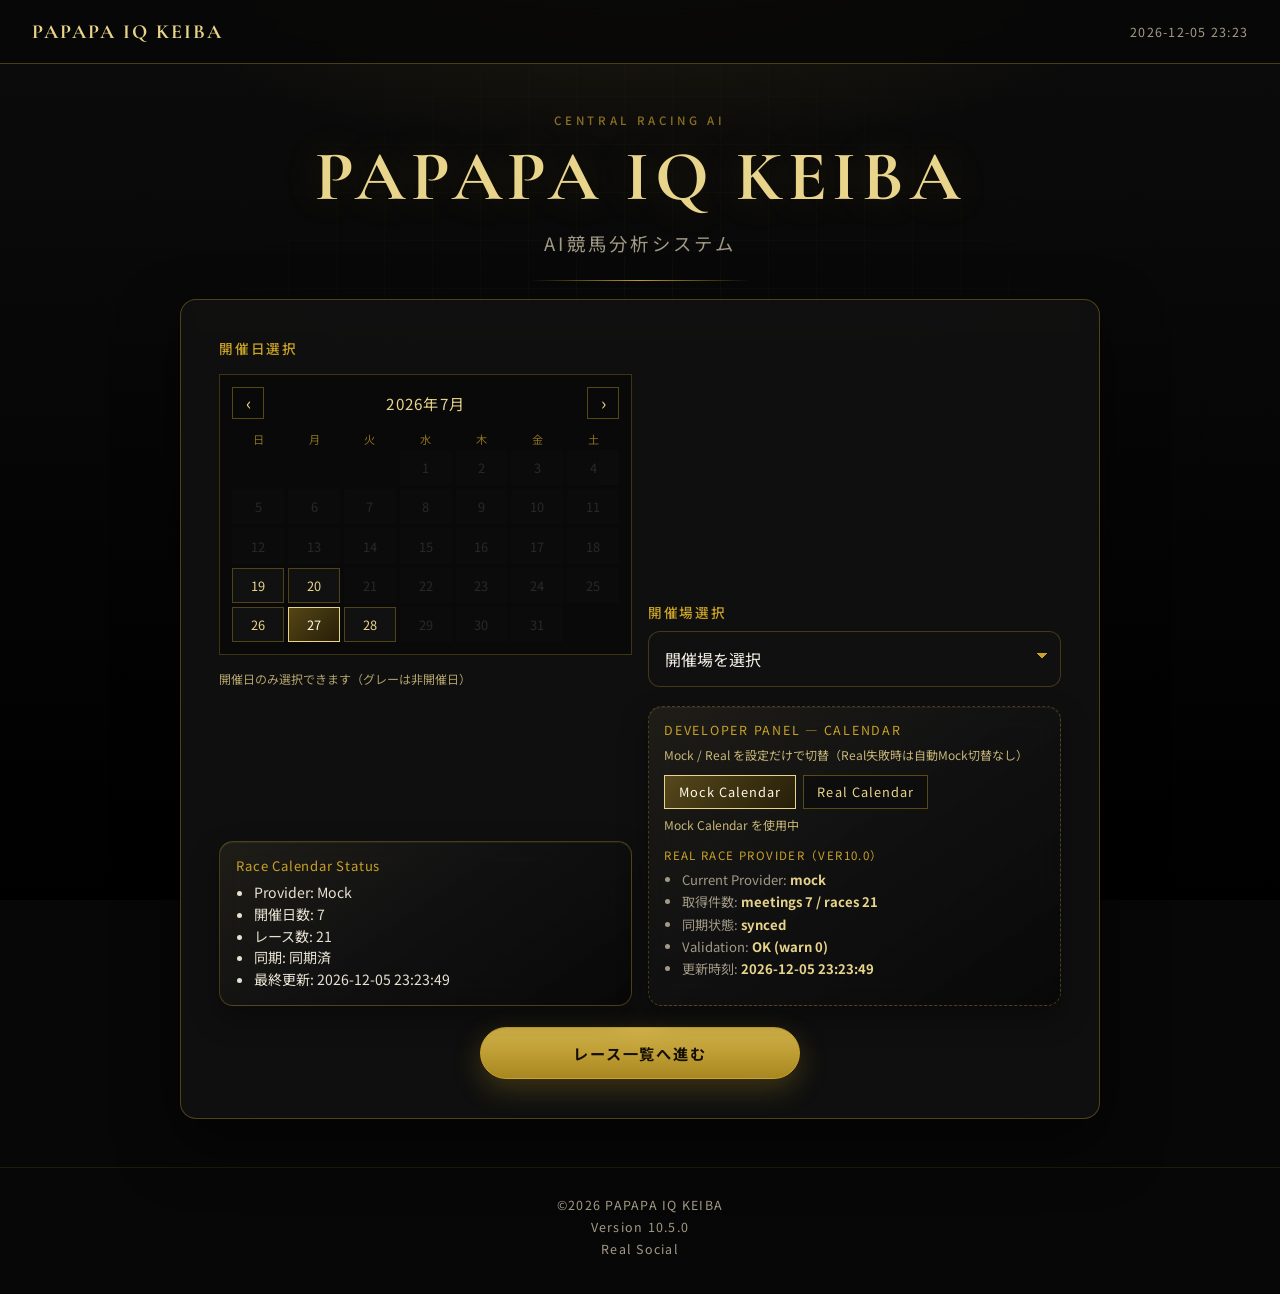
==== index.html @ f1a68ee4 "1" ====
﻿<!DOCTYPE html>
<html lang="ja">
<head>
  <meta charset="UTF-8">
  <meta name="viewport" content="width=device-width, initial-scale=1.0">
  <meta name="description" content="PAPAPA IQ KEIBAのトップ画面。開催日・開催場を選んでAI競馬分析を開始します。">
  <title>PAPAPA IQ KEIBA</title>
  <link rel="icon" href="favicon.svg" type="image/svg+xml">
  <link rel="preconnect" href="https://fonts.googleapis.com">
  <link rel="preconnect" href="https://fonts.gstatic.com" crossorigin>
  <link href="https://fonts.googleapis.com/css2?family=Cormorant+Garamond:wght@500;600;700&family=Noto+Sans+JP:wght@400;500;700&display=swap" rel="stylesheet">
  <link rel="stylesheet" href="style.css">
</head>
<body class="is-loading page-top page-v71">
  <div class="loading-screen" id="loading-screen" aria-hidden="true">
    <p class="loading-screen__brand">PAPAPA IQ KEIBA</p>
    <p class="loading-screen__text">AI Analyzing...</p>
  </div>

  <div class="bg-layer" aria-hidden="true"></div>
  <div class="bg-glow" aria-hidden="true"></div>

  <header class="site-header">
    <a class="site-header__brand" href="index.html">PAPAPA IQ KEIBA</a>
    <time class="site-header__datetime" id="site-datetime">2026-07-28 00:00</time>
  </header>

  <main class="page page--v71">
    <header class="hero">
      <p class="eyebrow">CENTRAL RACING AI</p>
      <h1 class="title">PAPAPA IQ KEIBA</h1>
      <p class="subtitle">AI競馬分析システム</p>
      <div class="gold-line" aria-hidden="true"></div>
    </header>

    <section class="panel v71-panel" aria-label="開催条件の選択">
      <div class="field">
        <label id="race-date-label">開催日選択</label>
        <input type="hidden" id="race-date" name="race-date" value="">
        <div class="v71-cal" aria-labelledby="race-date-label">
          <div class="v71-cal__nav">
            <button type="button" class="v71-cal__nav-btn" id="cal-prev" aria-label="前月">‹</button>
            <p class="v71-cal__month" id="cal-month-label">2026年7月</p>
            <button type="button" class="v71-cal__nav-btn" id="cal-next" aria-label="翌月">›</button>
          </div>
          <div class="v71-cal__weekdays" aria-hidden="true">
            <span>日</span><span>月</span><span>火</span><span>水</span><span>木</span><span>金</span><span>土</span>
          </div>
          <div class="v71-cal__grid" id="cal-grid" role="grid" aria-label="開催カレンダー"></div>
        </div>
        <p class="v71-hint" id="cal-hint">開催日のみ選択できます（グレーは非開催日）</p>
      </div>

      <div class="field">
        <label for="race-venue">開催場選択</label>
        <select id="race-venue" name="race-venue">
          <option value="">開催日を先に選択</option>
        </select>
      </div>

      <section class="v71-session glass-card" id="session-info" hidden aria-label="開催情報">
        <p class="v71-session__title">開催情報</p>
        <ul class="v71-session__list">
          <li>開催回: <span id="session-kai">—</span></li>
          <li>開催日目: <span id="session-day">—</span></li>
          <li>最終日: <span id="session-final">—</span></li>
          <li>開催区分: <span id="session-division">—</span></li>
          <li>ステータス: <span id="session-status">—</span></li>
          <li>分析段階: <span id="session-stage">—</span></li>
        </ul>
      </section>

      <section class="v71-session glass-card" id="real-race-status" aria-label="Race Calendar Status">
        <p class="v71-session__title">Race Calendar Status</p>
        <ul class="v71-session__list">
          <li>Provider: <span id="cal-provider-kind">—</span></li>
          <li>開催日数: <span id="cal-meeting-count">—</span></li>
          <li>レース数: <span id="cal-race-count">—</span></li>
          <li>同期: <span id="cal-sync-status">—</span></li>
          <li>最終更新: <span id="cal-updated">—</span></li>
        </ul>
      </section>

      <aside class="v51-dev-panel glass-card v71-dev" id="cal-dev-panel" hidden>
        <p class="v51-dev-panel__title">Developer Panel — Calendar</p>
        <p class="v51-dev-panel__note">Mock / Real を設定だけで切替（Real失敗時は自動Mock切替なし）</p>
        <div class="v70-source-switch" id="cal-mode-controls" role="group" aria-label="Calendar Source">
          <button type="button" class="v70-source-btn" data-cal-mode="mock">Mock Calendar</button>
          <button type="button" class="v70-source-btn" data-cal-mode="real">Real Calendar</button>
        </div>
        <p class="v51-dev-panel__note" id="cal-mode-note">Mock Calendar を使用中</p>
        <p class="v51-dev-panel__subtitle">Real Race Provider（Ver10.0）</p>
        <ul class="v51-dev-list">
          <li>Current Provider: <span id="dev-real-provider">—</span></li>
          <li>取得件数: <span id="dev-real-count">—</span></li>
          <li>同期状態: <span id="dev-real-sync">—</span></li>
          <li>Validation: <span id="dev-real-validation">—</span></li>
          <li>更新時刻: <span id="dev-real-updated">—</span></li>
        </ul>
      </aside>

      <p class="v71-error" id="cal-error" hidden></p>

      <button type="button" id="go-race-list" class="btn-primary">
        レース一覧へ進む
      </button>
    </section>
  </main>

  <footer class="site-footer">
    <p>©2026 PAPAPA IQ KEIBA</p>
    <p>Version 10.5.0</p>
    <p>Real Social</p>
  </footer>

  <button type="button" class="scroll-top" id="scroll-top" aria-label="ページ上部へ">↑</button>

  <script type="module" src="js/main.js"></script>
</body>
</html>
---- style.css ----
﻿/* ==========================================================================
   PAPAPA IQ KEIBA Ver0.9.0 UI / Black × Gold
   ========================================================================== */

/* --------------------------------------------------------------------------
   2. Design tokens
   -------------------------------------------------------------------------- */
:root {
  --bg-deep: #070707;
  --bg-panel: rgba(18, 18, 18, 0.88);
  --bg-input: #101010;
  --gold: #c9a227;
  --gold-bright: #e8d48b;
  --gold-dim: #8a7020;
  --text: #f3efe4;
  --text-muted: #a39a86;
  --border: rgba(201, 162, 39, 0.35);
  --shadow: 0 24px 60px rgba(0, 0, 0, 0.55);
  --shadow-hover: 0 32px 72px rgba(0, 0, 0, 0.68), 0 0 0 1px rgba(201, 162, 39, 0.42);
  --radius: 16px;
  --btn-height: 52px;
  --btn-radius: 999px;
  --btn-pad-x: 1.75rem;
  --header-h: 64px;
  --font-display: "Cormorant Garamond", "Times New Roman", serif;
  --font-body: "Noto Sans JP", sans-serif;
  --ease: cubic-bezier(0.4, 0, 0.2, 1);
}

/* --------------------------------------------------------------------------
   3. Reset & page transitions
   -------------------------------------------------------------------------- */
*,
*::before,
*::after {
  box-sizing: border-box;
}

html {
  scroll-behavior: smooth;
}

html,
body {
  margin: 0;
  min-height: 100%;
}

body {
  font-family: var(--font-body);
  color: var(--text);
  background: var(--bg-deep);
  min-height: 100vh;
  position: relative;
  overflow-x: hidden;
  transition: opacity 300ms var(--ease);
}

/* ページ本体はロード完了後にフェードイン（ローディング画面は常に表示可能） */
.site-header,
.site-footer,
.page {
  opacity: 0;
  transition: opacity 300ms var(--ease);
}

body.is-ready .site-header,
body.is-ready .site-footer,
body.is-ready .page {
  opacity: 1;
}

body.is-leaving {
  opacity: 0;
}

img,
svg,
canvas {
  display: block;
  max-width: 100%;
}

button,
input,
select,
textarea {
  font: inherit;
}

a {
  color: inherit;
}

/* --------------------------------------------------------------------------
   4. Gold scrollbar
   -------------------------------------------------------------------------- */
* {
  scrollbar-width: thin;
  scrollbar-color: var(--gold-dim) var(--bg-deep);
}

*::-webkit-scrollbar {
  width: 8px;
  height: 8px;
}

*::-webkit-scrollbar-track {
  background: var(--bg-deep);
}

*::-webkit-scrollbar-thumb {
  background: linear-gradient(180deg, var(--gold-bright), var(--gold-dim));
  border-radius: 999px;
  border: 2px solid var(--bg-deep);
}

*::-webkit-scrollbar-thumb:hover {
  background: linear-gradient(180deg, var(--gold-bright), var(--gold));
}

/* --------------------------------------------------------------------------
   5. Background layers
   -------------------------------------------------------------------------- */
.bg-layer {
  position: fixed;
  inset: 0;
  background:
    radial-gradient(ellipse 80% 50% at 50% -10%, rgba(201, 162, 39, 0.14), transparent 55%),
    linear-gradient(180deg, #0c0c0c 0%, #050505 55%, #000 100%);
  z-index: -2;
}

.bg-glow {
  position: fixed;
  inset: 0;
  background-image:
    linear-gradient(rgba(201, 162, 39, 0.04) 1px, transparent 1px),
    linear-gradient(90deg, rgba(201, 162, 39, 0.04) 1px, transparent 1px);
  background-size: 48px 48px;
  mask-image: radial-gradient(circle at center, black 20%, transparent 75%);
  z-index: -1;
  pointer-events: none;
}

/* --------------------------------------------------------------------------
   6. Loading screen
   -------------------------------------------------------------------------- */
.loading-screen {
  position: fixed;
  inset: 0;
  z-index: 9999;
  display: flex;
  flex-direction: column;
  align-items: center;
  justify-content: center;
  gap: 1rem;
  background: var(--bg-deep);
  transition: opacity 520ms var(--ease), visibility 520ms var(--ease);
}

.loading-screen.is-hidden {
  opacity: 0;
  visibility: hidden;
  pointer-events: none;
}

.loading-screen__brand {
  margin: 0;
  font-family: var(--font-display);
  font-size: clamp(1.6rem, 5vw, 2.4rem);
  font-weight: 700;
  letter-spacing: 0.14em;
  color: var(--gold-bright);
  animation: brandPulse 2s var(--ease) infinite;
}

.loading-screen__text {
  margin: 0;
  font-size: 0.82rem;
  letter-spacing: 0.28em;
  color: var(--text-muted);
  text-transform: uppercase;
}

@keyframes brandPulse {
  0%,
  100% {
    opacity: 0.55;
    text-shadow: 0 0 20px rgba(201, 162, 39, 0.15);
    transform: scale(0.98);
  }

  50% {
    opacity: 1;
    text-shadow: 0 0 48px rgba(201, 162, 39, 0.45);
    transform: scale(1);
  }
}

/* Ver3.1.0 luxury loader (analysis) */
.loading-screen--lux {
  gap: 1.25rem;
  background:
    radial-gradient(ellipse 60% 40% at 50% 42%, rgba(201, 162, 39, 0.12), transparent 60%),
    #050505;
}

.lux-loader {
  position: relative;
  width: 168px;
  height: 168px;
  display: grid;
  place-items: center;
}

.lux-loader__orbit {
  position: absolute;
  inset: 0;
  border-radius: 50%;
  border: 1px solid transparent;
  border-top-color: rgba(232, 212, 139, 0.55);
  border-right-color: rgba(201, 162, 39, 0.15);
  animation: luxSpin 2.8s linear infinite;
}

.lux-loader__orbit--mid {
  inset: 14px;
  animation-duration: 1.9s;
  animation-direction: reverse;
  border-top-color: rgba(201, 162, 39, 0.75);
}

.lux-loader__ring {
  position: relative;
  width: 118px;
  height: 118px;
}

.lux-loader__svg {
  width: 100%;
  height: 100%;
  transform: rotate(-90deg);
}

.lux-loader__track,
.lux-loader__progress {
  fill: none;
  stroke-width: 3.5;
}

.lux-loader__track {
  stroke: rgba(201, 162, 39, 0.18);
}

.lux-loader__progress {
  stroke: url(#none);
  stroke: #e8d48b;
  stroke-linecap: round;
  stroke-dasharray: 327;
  stroke-dashoffset: 260;
  animation: luxProgress 1.4s var(--ease) infinite alternate;
  filter: drop-shadow(0 0 8px rgba(232, 212, 139, 0.55));
}

.lux-loader__core {
  position: absolute;
  inset: 0;
  display: grid;
  place-items: center;
}

.lux-loader__mark {
  font-family: var(--font-display);
  font-size: 1.55rem;
  letter-spacing: 0.12em;
  color: var(--gold-bright);
  text-shadow: 0 0 24px rgba(232, 212, 139, 0.45);
  animation: luxPulse 1.6s var(--ease) infinite;
}

.lux-loader__sparkles span {
  position: absolute;
  width: 4px;
  height: 4px;
  border-radius: 50%;
  background: var(--gold-bright);
  box-shadow: 0 0 10px rgba(232, 212, 139, 0.9);
  animation: luxSpark 2.2s var(--ease) infinite;
}

.lux-loader__sparkles span:nth-child(1) { top: 8%; left: 48%; animation-delay: 0s; }
.lux-loader__sparkles span:nth-child(2) { top: 42%; right: 2%; animation-delay: 0.4s; }
.lux-loader__sparkles span:nth-child(3) { bottom: 10%; left: 30%; animation-delay: 0.8s; }
.lux-loader__sparkles span:nth-child(4) { top: 28%; left: 6%; animation-delay: 1.2s; }

.lux-loader__bar {
  width: min(220px, 58vw);
  height: 2px;
  border-radius: 999px;
  background: rgba(201, 162, 39, 0.18);
  overflow: hidden;
}

.lux-loader__bar span {
  display: block;
  height: 100%;
  width: 40%;
  background: linear-gradient(90deg, transparent, var(--gold-bright), transparent);
  animation: luxBar 1.35s var(--ease) infinite;
}

@keyframes luxSpin {
  to { transform: rotate(360deg); }
}

@keyframes luxProgress {
  from { stroke-dashoffset: 280; }
  to { stroke-dashoffset: 40; }
}

@keyframes luxPulse {
  0%, 100% { opacity: 0.65; transform: scale(0.96); }
  50% { opacity: 1; transform: scale(1); }
}

@keyframes luxSpark {
  0%, 100% { opacity: 0.15; transform: scale(0.6); }
  50% { opacity: 1; transform: scale(1.2); }
}

@keyframes luxBar {
  0% { transform: translateX(-120%); }
  100% { transform: translateX(320%); }
}

/* --------------------------------------------------------------------------
   7. Site header & footer
   -------------------------------------------------------------------------- */
.site-header {
  position: sticky;
  top: 0;
  z-index: 200;
  display: flex;
  align-items: center;
  justify-content: space-between;
  gap: 1rem;
  height: var(--header-h);
  padding: 0 clamp(1rem, 4vw, 2rem);
  background: rgba(7, 7, 7, 0.88);
  border-bottom: 1px solid var(--border);
  backdrop-filter: blur(14px);
}

.site-header__brand {
  font-family: var(--font-display);
  font-size: clamp(1rem, 2.8vw, 1.25rem);
  font-weight: 700;
  letter-spacing: 0.1em;
  color: var(--gold-bright);
  text-decoration: none;
  transition: color 200ms var(--ease), text-shadow 200ms var(--ease);
}

.site-header__brand:hover {
  color: var(--gold);
  text-shadow: 0 0 24px rgba(201, 162, 39, 0.35);
}

.site-header__datetime {
  font-size: 0.78rem;
  letter-spacing: 0.1em;
  color: var(--text-muted);
  white-space: nowrap;
}

.site-footer {
  margin-top: auto;
  padding: 1.5rem clamp(1rem, 4vw, 2rem) 2rem;
  text-align: center;
  border-top: 1px solid rgba(201, 162, 39, 0.12);
}

.site-footer p {
  margin: 0.25rem 0;
  font-size: 0.78rem;
  letter-spacing: 0.1em;
  color: var(--text-muted);
}

body:has(.site-header) {
  display: flex;
  flex-direction: column;
  min-height: 100vh;
}

body:has(.site-header) .page {
  flex: 1;
}

/* --------------------------------------------------------------------------
   8. Scroll to top（全ページ共通 TOPへ戻る）
   -------------------------------------------------------------------------- */
.scroll-top {
  position: fixed;
  right: max(1rem, env(safe-area-inset-right));
  bottom: max(1rem, env(safe-area-inset-bottom));
  z-index: 150;
  display: inline-flex;
  flex-direction: column;
  align-items: center;
  justify-content: center;
  gap: 0.12rem;
  min-width: 56px;
  min-height: 56px;
  padding: 0.45rem 0.5rem 0.4rem;
  border: 1px solid var(--border);
  border-radius: 16px;
  background: rgba(12, 12, 12, 0.92);
  color: var(--gold-bright);
  font-size: 0.62rem;
  font-weight: 700;
  letter-spacing: 0.04em;
  cursor: pointer;
  box-shadow: var(--shadow);
  opacity: 0;
  visibility: hidden;
  transform: translateY(12px) scale(0.92);
  transition:
    opacity 250ms var(--ease),
    visibility 250ms var(--ease),
    transform 250ms var(--ease),
    border-color 200ms var(--ease),
    box-shadow 200ms var(--ease),
    color 200ms var(--ease);
}

.scroll-top__icon {
  width: 18px;
  height: 18px;
  display: block;
}

.scroll-top__label {
  line-height: 1.1;
  white-space: nowrap;
}

.scroll-top.is-visible {
  opacity: 1;
  visibility: visible;
  transform: translateY(0) scale(1);
}

.scroll-top.is-scrolling {
  animation: topPulse 0.7s var(--ease) infinite;
}

.scroll-top:hover {
  border-color: var(--gold);
  color: #fff3c4;
  box-shadow: 0 0 28px rgba(201, 162, 39, 0.45), var(--shadow);
}

.scroll-top:active {
  transform: translateY(0) scale(0.94);
}

@keyframes topPulse {
  0%,
  100% {
    box-shadow: 0 0 10px rgba(201, 162, 39, 0.2), var(--shadow);
  }
  50% {
    box-shadow: 0 0 22px rgba(232, 212, 139, 0.5), var(--shadow);
  }
}

/* ホームへ戻るがあるとき、スクロールトップをその上へずらす */
body.has-home-fab .scroll-top {
  bottom: max(calc(1rem + 78px), calc(env(safe-area-inset-bottom) + 78px));
}

/* --------------------------------------------------------------------------
   8b. Home FAB（全ページ共通・index以外）
   -------------------------------------------------------------------------- */
.home-fab {
  position: fixed;
  right: max(1rem, env(safe-area-inset-right));
  bottom: max(1rem, env(safe-area-inset-bottom));
  z-index: 151;
  display: inline-flex;
  flex-direction: column;
  align-items: center;
  justify-content: center;
  gap: 0.12rem;
  min-width: 72px;
  min-height: 60px;
  padding: 0.45rem 0.55rem 0.4rem;
  border: 1px solid rgba(201, 162, 39, 0.55);
  border-radius: 16px;
  background:
    linear-gradient(145deg, rgba(232, 212, 139, 0.1), rgba(255, 255, 255, 0.02) 45%, rgba(0, 0, 0, 0.35)),
    rgba(8, 8, 8, 0.94);
  color: var(--gold-bright);
  font-size: 0.52rem;
  font-weight: 700;
  letter-spacing: 0.02em;
  cursor: pointer;
  box-shadow: var(--shadow), inset 0 1px 0 rgba(255, 255, 255, 0.06);
  backdrop-filter: blur(10px);
  -webkit-backdrop-filter: blur(10px);
  overflow: hidden;
  opacity: 0;
  visibility: hidden;
  transform: translateY(12px) scale(0.92);
  transition:
    opacity 280ms var(--ease),
    visibility 280ms var(--ease),
    transform 220ms var(--ease),
    border-color 200ms var(--ease),
    box-shadow 200ms var(--ease),
    color 200ms var(--ease);
}

.home-fab__icons {
  display: inline-flex;
  align-items: center;
  gap: 0.15rem;
}

.home-fab__arrow {
  width: 12px;
  height: 12px;
  display: block;
}

.home-fab.is-visible {
  opacity: 1;
  visibility: visible;
  transform: translateY(0) scale(1);
  animation: homeFloat 3.2s ease-in-out infinite;
}

.home-fab__icon {
  width: 18px;
  height: 18px;
  display: block;
}

.home-fab__label {
  line-height: 1.1;
  white-space: nowrap;
}

.home-fab__ripple {
  position: absolute;
  width: 8px;
  height: 8px;
  margin: -4px 0 0 -4px;
  border-radius: 50%;
  background: rgba(232, 212, 139, 0.45);
  transform: scale(0);
  opacity: 0;
  pointer-events: none;
}

.home-fab__ripple.is-active {
  animation: homeRipple 520ms var(--ease);
}

.home-fab:hover {
  border-color: var(--gold);
  color: #fff3c4;
  transform: translateY(0) scale(1.06);
  box-shadow: 0 0 28px rgba(201, 162, 39, 0.5), var(--shadow);
  animation: none;
}

.home-fab:active {
  transform: translateY(0) scale(0.94);
}

@keyframes homeFloat {
  0%,
  100% {
    transform: translateY(0) scale(1);
  }
  50% {
    transform: translateY(-3px) scale(1);
  }
}

@keyframes homeRipple {
  0% {
    transform: scale(0);
    opacity: 0.55;
  }
  100% {
    transform: scale(18);
    opacity: 0;
  }
}

/* --------------------------------------------------------------------------
   9. Page layout & modifiers
   -------------------------------------------------------------------------- */
.page {
  width: min(920px, calc(100% - 2rem));
  margin: 0 auto;
  min-height: 100vh;
  display: flex;
  flex-direction: column;
  justify-content: center;
  gap: 2.5rem;
  padding: 3rem 0;
}

.page--list {
  justify-content: flex-start;
  padding-top: 2.5rem;
  padding-bottom: 3rem;
  gap: 1.75rem;
}

.page--detail {
  width: min(1100px, calc(100% - 2rem));
}

.page--analysis {
  width: min(1100px, calc(100% - 2rem));
}

.page--ticket {
  width: min(920px, calc(100% - 2rem));
}

.page--balance {
  width: min(1100px, calc(100% - 2rem));
}

.page--settings {
  width: min(920px, calc(100% - 2rem));
}

.page--status {
  justify-content: center;
  min-height: calc(100vh - var(--header-h) - 120px);
  padding-top: 2rem;
  padding-bottom: 2rem;
}

/* --------------------------------------------------------------------------
   10. Hero, titles & fadeUp animation
   -------------------------------------------------------------------------- */
@keyframes fadeUp {
  from {
    opacity: 0;
    transform: translateY(18px);
  }

  to {
    opacity: 1;
    transform: translateY(0);
  }
}

/* カード順番表示 */
.anim-card {
  opacity: 0;
  animation: fadeUp 550ms var(--ease) forwards;
}

.hero {
  text-align: center;
  animation: fadeUp 600ms var(--ease) both;
}

.hero--compact {
  margin-bottom: 0.25rem;
}

.eyebrow {
  margin: 0 0 0.75rem;
  font-size: 0.72rem;
  letter-spacing: 0.32em;
  color: var(--gold-dim);
  font-weight: 500;
  animation: fadeUp 600ms var(--ease) 80ms both;
}

.title {
  margin: 0;
  font-family: var(--font-display);
  font-weight: 700;
  font-size: clamp(2.4rem, 7vw, 4.4rem);
  letter-spacing: 0.08em;
  line-height: 1.05;
  color: var(--gold-bright);
  text-shadow: 0 0 40px rgba(201, 162, 39, 0.18);
  animation: fadeUp 650ms var(--ease) 120ms both;
}

.title--page {
  font-size: clamp(2rem, 6vw, 3.2rem);
  letter-spacing: 0.16em;
}

.subtitle {
  margin: 1rem 0 0;
  font-size: clamp(0.95rem, 2.4vw, 1.15rem);
  letter-spacing: 0.18em;
  color: var(--text-muted);
  font-weight: 400;
  animation: fadeUp 650ms var(--ease) 180ms both;
}

.subtitle--small {
  margin-top: 0.65rem;
  font-size: 0.78rem;
  letter-spacing: 0.28em;
  color: var(--gold-dim);
}

.gold-line {
  width: min(220px, 50%);
  height: 1px;
  margin: 1.5rem auto 0;
  background: linear-gradient(90deg, transparent, var(--gold), transparent);
  animation: fadeUp 650ms var(--ease) 240ms both;
}

.section-title {
  margin: 0 0 0.9rem;
  font-size: 1rem;
  font-weight: 700;
  letter-spacing: 0.16em;
  color: var(--gold);
  animation: fadeUp 550ms var(--ease) both;
}

/* --------------------------------------------------------------------------
   11. Shared card surfaces
   -------------------------------------------------------------------------- */
.panel,
.meta-panel,
.race-card,
.overall-card,
.insight-card,
.pace-lane,
.radar-card,
.ai-comment-card,
.ticket-bet-card,
.fund-panel,
.chart-card,
.improve-card,
.settings-panel,
.status-card,
.entry-table-wrap {
  background: var(--bg-panel);
  border: 1px solid var(--border);
  border-radius: var(--radius);
  box-shadow: var(--shadow);
  backdrop-filter: blur(8px);
  transition:
    transform 250ms var(--ease),
    box-shadow 250ms var(--ease),
    border-color 250ms var(--ease);
}

.panel:hover,
.meta-panel:hover,
.race-card:hover,
.overall-card:hover,
.pace-lane:hover,
.radar-card:hover,
.ai-comment-card:hover,
.ticket-bet-card:hover,
.chart-card:hover,
.improve-card:hover,
.settings-panel:hover,
.status-card:hover,
.entry-table-wrap:hover {
  transform: translateY(-4px);
  box-shadow: var(--shadow-hover);
  border-color: rgba(201, 162, 39, 0.55);
}

.insight-card--danger:hover,
.insight-card--upset:hover {
  transform: translateY(-4px);
  box-shadow: var(--shadow-hover);
}

/* --------------------------------------------------------------------------
   12. Unified buttons
   -------------------------------------------------------------------------- */
.btn-primary,
.btn-secondary,
.btn-card {
  display: inline-flex;
  align-items: center;
  justify-content: center;
  min-height: var(--btn-height);
  height: var(--btn-height);
  padding: 0 var(--btn-pad-x);
  border-radius: var(--btn-radius);
  font-family: inherit;
  font-size: 0.95rem;
  font-weight: 700;
  letter-spacing: 0.12em;
  line-height: 1;
  text-decoration: none;
  cursor: pointer;
  transition:
    transform 180ms var(--ease),
    box-shadow 180ms var(--ease),
    filter 180ms var(--ease),
    background 180ms var(--ease),
    border-color 180ms var(--ease),
    color 180ms var(--ease);
}

.btn-primary {
  width: 100%;
  margin-top: 0.35rem;
  border: 1px solid var(--gold);
  background: linear-gradient(180deg, #d4b44a 0%, #a88720 100%);
  color: #140f02;
  box-shadow: 0 10px 28px rgba(201, 162, 39, 0.25);
}

.btn-primary:hover {
  transform: scale(1.03);
  filter: brightness(1.06);
  box-shadow: 0 0 28px rgba(201, 162, 39, 0.45), 0 14px 36px rgba(201, 162, 39, 0.3);
}

.btn-primary:active {
  transform: scale(0.97);
}

.btn-primary:focus-visible {
  outline: 2px solid var(--gold-bright);
  outline-offset: 3px;
}

.btn-secondary {
  min-width: min(100%, 280px);
  width: 100%;
  max-width: 320px;
  border: 1px solid rgba(201, 162, 39, 0.45);
  background: rgba(16, 16, 16, 0.9);
  color: var(--gold-bright);
}

.btn-secondary:hover {
  transform: scale(1.03);
  border-color: var(--gold);
  background: rgba(201, 162, 39, 0.1);
  box-shadow: 0 0 24px rgba(201, 162, 39, 0.28);
}

.btn-secondary:active {
  transform: scale(0.97);
}

.btn-secondary:focus-visible {
  outline: 2px solid var(--gold-bright);
  outline-offset: 3px;
}

.btn-card {
  width: 100%;
  border: 1px solid var(--gold);
  background: transparent;
  color: var(--gold-bright);
  font-size: 0.92rem;
}

.btn-card:hover {
  transform: scale(1.03);
  background: linear-gradient(180deg, #d4b44a 0%, #a88720 100%);
  color: #140f02;
  box-shadow: 0 0 24px rgba(201, 162, 39, 0.35);
}

.btn-card:active {
  transform: scale(0.97);
}

.btn-card:focus-visible {
  outline: 2px solid var(--gold-bright);
  outline-offset: 3px;
}

.page-actions {
  display: flex;
  justify-content: center;
  padding-top: 0.5rem;
}

.page-actions--stack {
  flex-direction: column;
  align-items: center;
  gap: 0.85rem;
}

.page-actions--stack .btn-primary {
  width: 100%;
  max-width: 320px;
  margin-top: 0;
}

/* --------------------------------------------------------------------------
   13. Form fields (top page)
   -------------------------------------------------------------------------- */
.panel {
  padding: clamp(1.5rem, 4vw, 2.4rem);
  display: grid;
  gap: 1.35rem;
}

.field {
  display: grid;
  gap: 0.55rem;
}

.field label {
  font-size: 0.85rem;
  letter-spacing: 0.12em;
  color: var(--gold);
  font-weight: 500;
}

.field input,
.field select {
  width: 100%;
  appearance: none;
  border: 1px solid rgba(201, 162, 39, 0.28);
  background: var(--bg-input);
  color: var(--text);
  border-radius: 12px;
  padding: 0.95rem 1rem;
  font-family: inherit;
  font-size: 1rem;
  outline: none;
  transition: border-color 200ms var(--ease), box-shadow 200ms var(--ease);
}

.field select {
  background-image:
    linear-gradient(45deg, transparent 50%, var(--gold) 50%),
    linear-gradient(135deg, var(--gold) 50%, transparent 50%);
  background-position:
    calc(100% - 18px) calc(50% - 3px),
    calc(100% - 12px) calc(50% - 3px);
  background-size: 6px 6px, 6px 6px;
  background-repeat: no-repeat;
  padding-right: 2.5rem;
}

.field input:focus,
.field select:focus {
  border-color: var(--gold);
  box-shadow: 0 0 0 3px rgba(201, 162, 39, 0.15);
}

.field input::-webkit-calendar-picker-indicator {
  filter: invert(0.75) sepia(1) saturate(3) hue-rotate(5deg);
  cursor: pointer;
}

/* --------------------------------------------------------------------------
   14. Race list
   -------------------------------------------------------------------------- */
.meta-panel {
  display: grid;
  grid-template-columns: 1fr 1fr;
  gap: 0.85rem;
  padding: 1.1rem 1.25rem;
}

.meta-panel--detail {
  grid-template-columns: 1fr 1fr;
}

.meta-item {
  display: grid;
  gap: 0.35rem;
  min-width: 0;
}

.meta-label {
  font-size: 0.75rem;
  letter-spacing: 0.14em;
  color: var(--gold);
  font-weight: 500;
}

.meta-value {
  font-size: 1rem;
  color: var(--text);
  word-break: break-all;
}

.race-list {
  display: grid;
  gap: 0.9rem;
}

.race-card {
  padding: 1.15rem 1.2rem;
  display: grid;
  gap: 0.85rem;
}

.race-card__header {
  display: flex;
  align-items: flex-start;
  justify-content: space-between;
  gap: 0.75rem;
}

.race-card__title {
  margin: 0;
  font-size: 1.05rem;
  font-weight: 700;
  letter-spacing: 0.04em;
  line-height: 1.4;
  color: var(--text);
}

.race-card__number {
  color: var(--gold-bright);
  margin-right: 0.35rem;
}

.race-card__time {
  margin: 0;
  font-size: 0.9rem;
  color: var(--text-muted);
  letter-spacing: 0.06em;
}

.ai-grade {
  flex-shrink: 0;
  min-width: 3.4rem;
  text-align: center;
  border-radius: 999px;
  padding: 0.35rem 0.7rem;
  font-size: 0.78rem;
  font-weight: 700;
  letter-spacing: 0.08em;
  border: 1px solid transparent;
}

.ai-grade--s {
  color: #140f02;
  background: linear-gradient(180deg, #f0d978 0%, #c9a227 100%);
  border-color: #e8d48b;
}

.ai-grade--a {
  color: var(--gold-bright);
  background: rgba(201, 162, 39, 0.16);
  border-color: rgba(201, 162, 39, 0.55);
}

.ai-grade--b {
  color: #d2c7a8;
  background: rgba(255, 255, 255, 0.05);
  border-color: rgba(210, 199, 168, 0.35);
}

.ai-grade--c {
  color: #8f8775;
  background: rgba(255, 255, 255, 0.03);
  border-color: rgba(143, 135, 117, 0.35);
}

/* --------------------------------------------------------------------------
   15. Race detail
   -------------------------------------------------------------------------- */
.entry-section {
  min-width: 0;
}

.entry-table-wrap {
  overflow-x: auto;
  -webkit-overflow-scrolling: touch;
}

.entry-table {
  width: 100%;
  min-width: 720px;
  border-collapse: collapse;
  font-size: 0.92rem;
}

.entry-table th,
.entry-table td {
  padding: 0.85rem 0.75rem;
  text-align: center;
  white-space: nowrap;
  border-bottom: 1px solid rgba(201, 162, 39, 0.14);
}

.entry-table th {
  font-size: 0.75rem;
  letter-spacing: 0.12em;
  color: var(--gold);
  font-weight: 700;
  background: rgba(201, 162, 39, 0.06);
}

.entry-table tbody tr:last-child td {
  border-bottom: none;
}

.entry-table tbody tr:hover {
  background: rgba(201, 162, 39, 0.05);
}

.entry-horse {
  text-align: left !important;
  font-weight: 700;
  letter-spacing: 0.04em;
  color: var(--text);
}

.entry-stars {
  color: var(--gold-bright);
  letter-spacing: 0.08em;
  font-size: 0.95rem;
}

.frame-badge {
  display: inline-flex;
  align-items: center;
  justify-content: center;
  width: 1.7rem;
  height: 1.7rem;
  border-radius: 4px;
  font-size: 0.85rem;
  font-weight: 700;
  border: 1px solid rgba(255, 255, 255, 0.2);
}

.frame-badge--1 {
  background: #f5f5f5;
  color: #111;
}

.frame-badge--2 {
  background: #1a1a1a;
  color: #fff;
  border-color: #555;
}

.frame-badge--3 {
  background: #c62828;
  color: #fff;
}

.frame-badge--4 {
  background: #1565c0;
  color: #fff;
}

.frame-badge--5 {
  background: #f9a825;
  color: #111;
}

.frame-badge--6 {
  background: #2e7d32;
  color: #fff;
}

.frame-badge--7 {
  background: #ef6c00;
  color: #fff;
}

.frame-badge--8 {
  background: #ec407a;
  color: #fff;
}

.entry-table .ai-grade {
  display: inline-flex;
  min-width: 3.2rem;
  padding: 0.28rem 0.55rem;
  font-size: 0.72rem;
}

/* --------------------------------------------------------------------------
   16. Analysis
   -------------------------------------------------------------------------- */
.overall-card {
  text-align: center;
  background:
    radial-gradient(ellipse at top, rgba(201, 162, 39, 0.16), transparent 55%),
    var(--bg-panel);
  padding: clamp(1.6rem, 4vw, 2.4rem);
}

.overall-card__label {
  margin: 0;
  font-size: 0.85rem;
  letter-spacing: 0.18em;
  color: var(--gold);
  font-weight: 700;
}

.overall-card__grade {
  margin: 0.55rem 0 0;
  font-family: var(--font-display);
  font-size: clamp(4.5rem, 14vw, 7rem);
  line-height: 0.95;
  color: var(--gold-bright);
  text-shadow: 0 0 40px rgba(201, 162, 39, 0.28);
}

.overall-card__confidence-label {
  margin: 1rem 0 0;
  font-size: 0.78rem;
  letter-spacing: 0.22em;
  color: var(--text-muted);
}

.overall-card__confidence {
  margin: 0.35rem 0 0;
  font-size: clamp(1.6rem, 4vw, 2.1rem);
  font-weight: 700;
  color: var(--gold-bright);
  letter-spacing: 0.08em;
}

.overall-card__comment {
  margin: 1rem auto 0;
  max-width: 28rem;
  font-size: 0.95rem;
  line-height: 1.7;
  color: var(--text);
}

.analysis-grid,
.insight-grid {
  display: grid;
  gap: 1rem;
}

.analysis-panel {
  min-width: 0;
}

.ranking-table {
  min-width: 0;
}

.insight-card {
  padding: 1.25rem 1.3rem;
  display: grid;
  gap: 0.65rem;
}

.insight-card--danger {
  background: linear-gradient(180deg, rgba(120, 24, 24, 0.45), rgba(28, 10, 10, 0.92));
  border: 1px solid rgba(220, 80, 80, 0.45);
}

.insight-card--upset {
  background: linear-gradient(180deg, rgba(201, 162, 39, 0.2), rgba(24, 18, 6, 0.95));
  border: 1px solid rgba(201, 162, 39, 0.55);
}

.insight-card__label {
  margin: 0;
  font-size: 0.78rem;
  letter-spacing: 0.16em;
  font-weight: 700;
}

.insight-card--danger .insight-card__label {
  color: #ff8f8f;
}

.insight-card--upset .insight-card__label {
  color: var(--gold);
}

.insight-card__horse {
  margin: 0;
  font-size: 1.25rem;
  letter-spacing: 0.06em;
  color: var(--text);
}

.insight-card__meta {
  margin: 0;
  display: flex;
  align-items: center;
  gap: 0.6rem;
  color: var(--text-muted);
  font-size: 0.88rem;
}

.insight-card__reason {
  margin: 0;
  line-height: 1.7;
  color: var(--text);
  font-size: 0.95rem;
}

.pace-lanes {
  display: grid;
  grid-template-columns: 1fr;
  gap: 0.85rem;
}

.pace-lane {
  padding: 1rem 1.1rem;
}

.pace-lane__label {
  margin: 0 0 0.7rem;
  font-size: 0.85rem;
  letter-spacing: 0.16em;
  color: var(--gold);
}

.pace-lane__list {
  list-style: none;
  margin: 0;
  padding: 0;
  display: grid;
  gap: 0.45rem;
}

.pace-lane__list li {
  padding: 0.55rem 0.7rem;
  border-radius: 10px;
  background: rgba(255, 255, 255, 0.03);
  border: 1px solid rgba(201, 162, 39, 0.12);
  font-size: 0.92rem;
  letter-spacing: 0.04em;
}

.radar-card {
  display: flex;
  justify-content: center;
  align-items: center;
  padding: 1.25rem;
}

.radar-card canvas {
  display: block;
  max-width: 100%;
  height: auto;
}

.ai-comment-card {
  padding: clamp(1.3rem, 3vw, 1.8rem);
}

.ai-comment-card__text {
  margin: 0;
  font-size: clamp(1rem, 2.5vw, 1.15rem);
  line-height: 1.9;
  letter-spacing: 0.04em;
  color: var(--text);
}

/* --------------------------------------------------------------------------
   17. Ticket
   -------------------------------------------------------------------------- */
.ticket-section {
  min-width: 0;
}

.ticket-type-list {
  display: flex;
  flex-wrap: nowrap;
  gap: 0.55rem;
  overflow-x: auto;
  -webkit-overflow-scrolling: touch;
  padding-bottom: 0.2rem;
}

.ticket-type-btn {
  flex: 0 0 auto;
  min-height: 44px;
  border: 1px solid rgba(201, 162, 39, 0.35);
  border-radius: var(--btn-radius);
  padding: 0.7rem 1.1rem;
  background: rgba(16, 16, 16, 0.9);
  color: var(--gold-bright);
  font-family: inherit;
  font-size: 0.9rem;
  font-weight: 700;
  letter-spacing: 0.08em;
  cursor: pointer;
  transition:
    transform 180ms var(--ease),
    background 180ms var(--ease),
    color 180ms var(--ease),
    border-color 180ms var(--ease),
    box-shadow 180ms var(--ease);
}

.ticket-type-btn:hover {
  transform: scale(1.03);
  border-color: var(--gold);
  background: rgba(201, 162, 39, 0.1);
  box-shadow: 0 0 20px rgba(201, 162, 39, 0.25);
}

.ticket-type-btn:active {
  transform: scale(0.97);
}

.ticket-type-btn.is-active {
  background: linear-gradient(180deg, #d4b44a 0%, #a88720 100%);
  color: #140f02;
  border-color: var(--gold);
  box-shadow: 0 0 24px rgba(201, 162, 39, 0.35);
}

.ticket-type-btn:focus-visible {
  outline: 2px solid var(--gold-bright);
  outline-offset: 3px;
}

.ticket-bet-list {
  display: grid;
  gap: 0.75rem;
}

.ticket-bet-card {
  padding: 1rem 1.15rem;
  display: grid;
  gap: 0.65rem;
}

.ticket-bet-card__main {
  display: flex;
  align-items: baseline;
  gap: 0.75rem;
}

.ticket-bet-card__mark {
  color: var(--gold);
  font-size: 1.15rem;
  font-weight: 700;
  min-width: 1.5rem;
}

.ticket-bet-card__combo {
  font-size: 1.2rem;
  font-weight: 700;
  letter-spacing: 0.08em;
  color: var(--text);
}

.ticket-bet-card__meta {
  display: flex;
  flex-wrap: wrap;
  gap: 0.75rem 1.1rem;
  font-size: 0.88rem;
  color: var(--text-muted);
}

.ticket-bet-card__confidence {
  color: var(--gold-bright);
  letter-spacing: 0.04em;
}

.fund-panel {
  padding: clamp(1.2rem, 3vw, 1.7rem);
  display: grid;
  gap: 1.1rem;
}

.amount-input-row {
  display: flex;
  align-items: center;
  gap: 0.6rem;
}

.amount-input-row input {
  flex: 1;
  appearance: none;
  border: 1px solid rgba(201, 162, 39, 0.28);
  background: var(--bg-input);
  color: var(--text);
  border-radius: 12px;
  padding: 0.95rem 1rem;
  font-family: inherit;
  font-size: 1rem;
  outline: none;
  transition: border-color 200ms var(--ease), box-shadow 200ms var(--ease);
}

.amount-input-row input:focus {
  border-color: var(--gold);
  box-shadow: 0 0 0 3px rgba(201, 162, 39, 0.15);
}

.amount-unit {
  color: var(--text-muted);
  letter-spacing: 0.08em;
}

.fund-recommend {
  display: flex;
  justify-content: space-between;
  align-items: center;
  gap: 1rem;
  padding: 0.85rem 1rem;
  border-radius: 12px;
  background: rgba(201, 162, 39, 0.08);
  border: 1px solid rgba(201, 162, 39, 0.22);
}

.fund-recommend__label {
  margin: 0;
  font-size: 0.85rem;
  letter-spacing: 0.12em;
  color: var(--gold);
  font-weight: 700;
}

.fund-recommend__value {
  margin: 0;
  color: var(--text);
  font-weight: 700;
}

.fund-summary {
  display: grid;
  gap: 0.7rem;
}

.fund-summary__item {
  display: flex;
  justify-content: space-between;
  align-items: center;
  gap: 1rem;
  padding-bottom: 0.65rem;
  border-bottom: 1px solid rgba(201, 162, 39, 0.12);
}

.fund-summary__item:last-child {
  padding-bottom: 0;
  border-bottom: none;
}

.fund-summary__label {
  font-size: 0.88rem;
  letter-spacing: 0.08em;
  color: var(--text-muted);
}

.fund-summary__value {
  font-size: 1.05rem;
  font-weight: 700;
  color: var(--gold-bright);
  letter-spacing: 0.04em;
}

.fund-summary__value--profit {
  color: #7ddea0;
}

/* --------------------------------------------------------------------------
   18. Balance
   -------------------------------------------------------------------------- */
.balance-summary {
  display: grid;
  grid-template-columns: 1fr 1fr;
  gap: 0.85rem;
  padding: 1.15rem 1.2rem;
}

.balance-summary__item {
  display: grid;
  gap: 0.35rem;
  min-width: 0;
}

.balance-summary__label {
  font-size: 0.75rem;
  letter-spacing: 0.14em;
  color: var(--gold);
  font-weight: 500;
}

.balance-summary__value {
  font-size: 1.05rem;
  font-weight: 700;
  color: var(--text);
  letter-spacing: 0.03em;
}

.balance-summary__value--plus {
  color: var(--gold-bright);
}

.balance-section {
  min-width: 0;
}

.chart-card {
  padding: 1rem;
  overflow-x: auto;
}

.chart-card canvas {
  display: block;
  width: 100%;
  max-width: 100%;
}

.history-table {
  min-width: 860px;
}

.history-plus {
  color: var(--gold-bright) !important;
  font-weight: 700;
}

.history-minus {
  color: #ff7a7a !important;
  font-weight: 700;
}

.improve-card {
  padding: clamp(1.2rem, 3vw, 1.7rem);
}

.improve-list {
  margin: 0;
  padding-left: 1.2rem;
  display: grid;
  gap: 0.7rem;
  color: var(--text);
  line-height: 1.7;
  font-size: 0.98rem;
}

.improve-list li::marker {
  color: var(--gold);
}

/* --------------------------------------------------------------------------
   19. Settings
   -------------------------------------------------------------------------- */
.settings-panel {
  padding: clamp(1.2rem, 3vw, 1.7rem);
  display: grid;
  gap: 1.15rem;
}

.settings-group {
  margin: 0;
  padding: 0;
  border: none;
  display: grid;
  gap: 0.75rem;
}

.settings-label {
  margin: 0;
  font-size: 0.85rem;
  letter-spacing: 0.12em;
  color: var(--gold);
  font-weight: 700;
}

.settings-radio-list,
.settings-check-list {
  display: grid;
  gap: 0.65rem;
}

.settings-choice {
  display: flex;
  align-items: center;
  gap: 0.7rem;
  padding: 0.75rem 0.9rem;
  border-radius: 12px;
  border: 1px solid rgba(201, 162, 39, 0.2);
  background: rgba(255, 255, 255, 0.02);
  cursor: pointer;
  color: var(--text);
  font-size: 0.95rem;
  transition: border-color 200ms var(--ease), background 200ms var(--ease);
}

.settings-choice:hover {
  border-color: rgba(201, 162, 39, 0.45);
  background: rgba(201, 162, 39, 0.06);
}

.settings-choice input {
  accent-color: var(--gold);
  width: 1.05rem;
  height: 1.05rem;
}

.settings-row {
  display: flex;
  align-items: center;
  justify-content: space-between;
  gap: 1rem;
  padding: 0.85rem 0;
  border-top: 1px solid rgba(201, 162, 39, 0.12);
}

.settings-row--stack {
  flex-direction: column;
  align-items: stretch;
  border-top: none;
  padding-top: 0;
  gap: 0.85rem;
}

.settings-meta {
  margin: 0.35rem 0 0;
  color: var(--text);
  font-size: 1rem;
  letter-spacing: 0.04em;
}

.toggle {
  display: inline-flex;
  align-items: center;
  gap: 0.65rem;
  cursor: pointer;
  user-select: none;
}

.toggle input {
  position: absolute;
  opacity: 0;
  pointer-events: none;
}

.toggle__ui {
  width: 46px;
  height: 26px;
  border-radius: 999px;
  background: rgba(255, 255, 255, 0.08);
  border: 1px solid rgba(201, 162, 39, 0.3);
  position: relative;
  transition: background 200ms var(--ease), border-color 200ms var(--ease);
}

.toggle__ui::after {
  content: "";
  position: absolute;
  top: 2px;
  left: 2px;
  width: 20px;
  height: 20px;
  border-radius: 50%;
  background: #cfc7b4;
  transition: transform 200ms var(--ease), background 200ms var(--ease);
}

.toggle input:checked + .toggle__ui {
  background: linear-gradient(180deg, #d4b44a 0%, #a88720 100%);
  border-color: var(--gold);
}

.toggle input:checked + .toggle__ui::after {
  transform: translateX(20px);
  background: #140f02;
}

.toggle input:disabled + .toggle__ui {
  opacity: 0.85;
}

.toggle__text {
  font-size: 0.82rem;
  letter-spacing: 0.08em;
  color: var(--text-muted);
  min-width: 3.5rem;
}

.settings-actions {
  display: grid;
  gap: 0.75rem;
}

.settings-action-btn {
  width: 100%;
  max-width: none;
}

.settings-version {
  padding-top: 0.4rem;
  border-top: 1px solid rgba(201, 162, 39, 0.12);
}

.settings-version__name {
  margin: 0.45rem 0 0;
  font-family: var(--font-display);
  font-size: 1.35rem;
  letter-spacing: 0.08em;
  color: var(--gold-bright);
}

.settings-version__number {
  margin: 0.25rem 0 0;
  color: var(--text-muted);
  letter-spacing: 0.12em;
}

/* --------------------------------------------------------------------------
   20. Status pages (404 / error)
   -------------------------------------------------------------------------- */
.status-card {
  text-align: center;
  padding: clamp(1.8rem, 5vw, 2.6rem);
  display: grid;
  gap: 1.25rem;
  justify-items: center;
}

.status-card__message {
  margin: 0;
  font-size: clamp(1.15rem, 3vw, 1.4rem);
  font-weight: 700;
  letter-spacing: 0.08em;
  color: var(--text);
}

.status-card__sub {
  margin: 0;
  max-width: 28rem;
  font-size: 0.95rem;
  line-height: 1.75;
  color: var(--text-muted);
}

.status-card .btn-primary {
  width: auto;
  min-width: min(100%, 280px);
  margin-top: 0.5rem;
}

.status-card .page-actions {
  width: 100%;
}

.status-card .page-actions--stack .btn-primary,
.status-card .page-actions--stack .btn-secondary {
  width: 100%;
  max-width: 320px;
}

/* --------------------------------------------------------------------------
   21. Tablet — min-width 768px
   -------------------------------------------------------------------------- */
@media (min-width: 768px) {
  .page {
    gap: 3rem;
  }

  .page--list {
    gap: 2rem;
  }

  .panel {
    grid-template-columns: 1fr 1fr;
    align-items: end;
  }

  .panel .btn-primary {
    grid-column: 1 / -1;
    width: auto;
    justify-self: center;
    min-width: 320px;
  }

  .race-list {
    grid-template-columns: 1fr 1fr;
    gap: 1rem;
  }

  .meta-panel {
    padding: 1.25rem 1.5rem;
  }

  .meta-panel--detail {
    grid-template-columns: repeat(3, 1fr);
    padding: 1.25rem 1.5rem;
  }

  .page-actions--stack {
    flex-direction: row;
    justify-content: center;
    flex-wrap: wrap;
  }

  .page-actions--stack .btn-primary {
    width: auto;
    min-width: 240px;
  }

  .page-actions--stack .btn-secondary {
    width: auto;
    min-width: 240px;
  }

  .analysis-grid,
  .insight-grid {
    grid-template-columns: 1fr 1fr;
    gap: 1.1rem;
  }

  .pace-lanes {
    grid-template-columns: repeat(4, 1fr);
  }

  .page--analysis,
  .page--ticket,
  .page--balance,
  .page--settings {
    gap: 1.75rem;
  }

  .ticket-type-list {
    flex-wrap: wrap;
    overflow: visible;
  }

  .fund-summary {
    grid-template-columns: 1fr 1fr;
    gap: 0.9rem 1.5rem;
  }

  .fund-summary__item {
    padding-bottom: 0;
    border-bottom: none;
  }

  .balance-summary {
    grid-template-columns: repeat(5, 1fr);
    align-items: center;
    padding: 1.3rem 1.5rem;
  }

  .settings-radio-list {
    grid-template-columns: repeat(3, 1fr);
  }

  .settings-check-list {
    grid-template-columns: repeat(3, 1fr);
  }

  .settings-actions {
    grid-template-columns: 1fr 1fr;
  }

  .settings-row--stack {
    flex-direction: row;
    align-items: end;
    justify-content: space-between;
  }

  .settings-row--stack .btn-card {
    width: auto;
    min-width: 160px;
  }

  .scroll-top {
    right: 2rem;
    bottom: 2rem;
  }

  body.has-home-fab .scroll-top {
    bottom: calc(2rem + 72px);
  }

  .home-fab {
    right: 2rem;
    bottom: 2rem;
  }
}

/* --------------------------------------------------------------------------
   22. Mobile — max-width 480px
   -------------------------------------------------------------------------- */
@media (max-width: 480px) {
  .page {
    width: calc(100% - 1.25rem);
    padding: 2rem 0;
    gap: 2rem;
  }

  .page--list {
    gap: 1.35rem;
    padding-top: 1.75rem;
  }

  .page--detail,
  .page--analysis,
  .page--ticket,
  .page--balance,
  .page--settings {
    width: calc(100% - 1.25rem);
  }

  .site-header {
    padding: 0 0.85rem;
  }

  .site-header__brand {
    letter-spacing: 0.06em;
  }

  .site-header__datetime {
    font-size: 0.7rem;
  }

  .eyebrow {
    letter-spacing: 0.22em;
  }

  .subtitle {
    letter-spacing: 0.1em;
  }

  .btn-primary,
  .btn-card,
  .btn-secondary {
    letter-spacing: 0.08em;
    --btn-pad-x: 1.25rem;
  }

  .meta-panel {
    grid-template-columns: 1fr;
    gap: 0.9rem;
  }

  .meta-panel--detail {
    grid-template-columns: 1fr;
  }

  .race-card__header {
    flex-wrap: wrap;
  }

  .balance-summary {
    grid-template-columns: 1fr;
  }

  .scroll-top {
    right: max(0.7rem, env(safe-area-inset-right));
    bottom: max(0.7rem, env(safe-area-inset-bottom));
    min-width: 48px;
    min-height: 48px;
    padding: 0.35rem 0.4rem;
    border-radius: 14px;
    font-size: 0.56rem;
  }

  body.has-home-fab .scroll-top {
    bottom: max(calc(0.7rem + 62px), calc(env(safe-area-inset-bottom) + 62px));
  }

  .scroll-top__icon {
    width: 15px;
    height: 15px;
  }

  .home-fab {
    right: max(0.7rem, env(safe-area-inset-right));
    bottom: max(0.7rem, env(safe-area-inset-bottom));
    min-width: 48px;
    min-height: 48px;
    padding: 0.35rem 0.4rem;
    border-radius: 14px;
    font-size: 0.52rem;
  }

  .home-fab__icon {
    width: 15px;
    height: 15px;
  }
}

/* --------------------------------------------------------------------------
   23. Tiny phone — 320px–359px
   -------------------------------------------------------------------------- */
@media (min-width: 320px) and (max-width: 359px) {
  .page {
    width: calc(100% - 1rem);
    padding: 1.5rem 0;
    gap: 1.5rem;
  }

  .title {
    font-size: 2rem;
    letter-spacing: 0.06em;
  }

  .title--page {
    font-size: 1.75rem;
  }

  .panel,
  .race-card,
  .settings-panel,
  .status-card {
    padding: 1rem;
  }

  .btn-primary,
  .btn-secondary,
  .btn-card {
    min-height: 48px;
    height: 48px;
    font-size: 0.85rem;
    --btn-pad-x: 1rem;
  }

  .ai-grade {
    min-width: 2.8rem;
    padding: 0.28rem 0.5rem;
    font-size: 0.72rem;
  }

  .ticket-type-btn {
    padding: 0.55rem 0.85rem;
    font-size: 0.82rem;
  }

  .overall-card__grade {
    font-size: 3.5rem;
  }

  .site-header__brand {
    font-size: 0.9rem;
  }

  .site-header__datetime {
    font-size: 0.62rem;
  }
}


/* ==========================================================================
   Ver3.1.0 AI競馬新聞レイアウト（analysis / mobile-first）
   ========================================================================== */

.page--paper,
.page--v31 {
  max-width: 720px;
  gap: 1.1rem;
  padding-left: max(0.85rem, env(safe-area-inset-left));
  padding-right: max(0.85rem, env(safe-area-inset-right));
  padding-bottom: max(1.5rem, env(safe-area-inset-bottom));
}

.paper-masthead {
  text-align: center;
  padding: 0.25rem 0 0.1rem;
}

.paper-masthead__eyebrow {
  margin: 0;
  letter-spacing: 0.22em;
  font-size: 0.68rem;
  color: var(--gold);
  text-transform: uppercase;
}

.paper-masthead__title {
  margin: 0.3rem 0 0.15rem;
  font-family: var(--font-display);
  font-size: clamp(2.1rem, 9vw, 3.4rem);
  font-weight: 600;
  color: var(--gold-bright);
  letter-spacing: 0.06em;
}

.paper-masthead__sub {
  margin: 0;
  color: var(--text-muted);
  font-size: 0.82rem;
  line-height: 1.5;
}

.paper-section {
  background: var(--bg-panel);
  border: 1px solid var(--border);
  border-radius: 14px;
  box-shadow: var(--shadow);
  padding: 1rem 0.95rem 1.15rem;
}

.paper-section__title {
  margin: 0 0 0.75rem;
  font-family: var(--font-display);
  font-size: 1.35rem;
  color: var(--gold-bright);
  letter-spacing: 0.04em;
  border-bottom: 1px solid rgba(201, 162, 39, 0.28);
  padding-bottom: 0.4rem;
}

.paper-section__lead {
  margin: -0.2rem 0 0.85rem;
  color: var(--text-muted);
  font-size: 0.82rem;
  line-height: 1.5;
}

/* --- Overall gauge + confidence ring --- */
.v31-overall {
  display: grid;
  gap: 1.1rem;
}

.v31-gauge-stack {
  display: grid;
  gap: 0.85rem;
  justify-items: center;
}

.confidence-ring {
  position: relative;
  width: min(168px, 46vw);
  aspect-ratio: 1;
}

.confidence-ring__svg {
  width: 100%;
  height: 100%;
  transform: rotate(-90deg);
}

.confidence-ring__track,
.confidence-ring__value {
  fill: none;
  stroke-width: 9;
}

.confidence-ring__track {
  stroke: rgba(201, 162, 39, 0.16);
}

.confidence-ring__value {
  stroke: #e8d48b;
  stroke-linecap: round;
  stroke-dasharray: 427;
  stroke-dashoffset: 427;
  transition: stroke-dashoffset 1.15s cubic-bezier(0.22, 1, 0.36, 1);
  filter: drop-shadow(0 0 10px rgba(232, 212, 139, 0.45));
}

.confidence-ring.is-animated .confidence-ring__value {
  animation: ringGlow 2.4s ease-in-out infinite;
}

.confidence-ring__center {
  position: absolute;
  inset: 0;
  display: grid;
  place-content: center;
  text-align: center;
}

.confidence-ring__label {
  margin: 0;
  font-size: 0.7rem;
  letter-spacing: 0.14em;
  color: var(--gold);
}

.confidence-ring__pct {
  margin: 0.1rem 0 0;
  font-family: var(--font-display);
  font-size: 1.85rem;
  font-weight: 700;
  color: var(--gold-bright);
  line-height: 1;
}

.overall-gauge {
  width: min(100%, 280px);
}

.overall-gauge__arc {
  position: relative;
}

.overall-gauge__svg {
  width: 100%;
  height: auto;
}

.overall-gauge__track,
.overall-gauge__fill {
  fill: none;
  stroke-width: 12;
  stroke-linecap: round;
}

.overall-gauge__track {
  stroke: rgba(201, 162, 39, 0.16);
}

.overall-gauge__fill {
  stroke: url(#gaugeGold);
  stroke: #e8d48b;
  stroke-dasharray: 251;
  stroke-dashoffset: 251;
  transition: stroke-dashoffset 1.2s cubic-bezier(0.22, 1, 0.36, 1);
  filter: drop-shadow(0 0 8px rgba(232, 212, 139, 0.4));
}

.overall-gauge__readout {
  position: absolute;
  left: 0;
  right: 0;
  bottom: 0.15rem;
  text-align: center;
}

.overall-gauge__label {
  margin: 0;
  font-size: 0.68rem;
  letter-spacing: 0.14em;
  color: var(--gold);
}

.paper-overall__grade {
  margin: 0;
  font-family: var(--font-display);
  font-size: clamp(2.8rem, 12vw, 4.2rem);
  line-height: 0.9;
  color: var(--gold-bright);
}

.v31-overall__meta {
  display: grid;
  gap: 0.75rem;
}

.paper-stat__label {
  display: block;
  color: var(--text-muted);
  font-size: 0.72rem;
  letter-spacing: 0.06em;
}

.paper-stat__value {
  display: block;
  font-size: 1.25rem;
  color: var(--gold-bright);
  font-weight: 700;
}

.paper-meter {
  margin-top: 0.35rem;
  height: 8px;
  border-radius: 999px;
  background: rgba(0, 0, 0, 0.45);
  border: 1px solid rgba(201, 162, 39, 0.25);
  overflow: hidden;
}

.paper-meter__fill {
  display: block;
  height: 100%;
  width: 0;
  background: linear-gradient(90deg, var(--gold-dim), var(--gold-bright));
  transition: width 1.1s var(--ease);
}

.paper-overall__comment {
  margin: 0.15rem 0 0;
  color: var(--text);
  line-height: 1.7;
  font-size: 0.92rem;
}

@keyframes ringGlow {
  0%, 100% { filter: drop-shadow(0 0 6px rgba(232, 212, 139, 0.35)); }
  50% { filter: drop-shadow(0 0 16px rgba(232, 212, 139, 0.7)); }
}

/* --- AI comment --- */
.v31-ai-comment .v31-comment-card {
  padding: 0.95rem 1rem;
  border-radius: 12px;
  border: 1px solid rgba(201, 162, 39, 0.28);
  background:
    linear-gradient(160deg, rgba(201, 162, 39, 0.08), transparent 55%),
    rgba(0, 0, 0, 0.35);
}

.paper-comment__text {
  margin: 0 0 0.75rem;
  line-height: 1.75;
  color: var(--text);
  font-size: 0.92rem;
}

.paper-comment__text:last-child {
  margin-bottom: 0;
}

.paper-comment__final {
  color: var(--gold-bright);
  font-weight: 500;
}

/* --- Win rank horizontal bars --- */
.win-rank {
  display: grid;
  gap: 0.65rem;
}

.win-rank__row {
  display: grid;
  grid-template-columns: 2rem 2.1rem minmax(0, 1fr) 3.2rem;
  gap: 0.45rem;
  align-items: center;
}

.win-rank__pos {
  font-size: 0.78rem;
  color: var(--text-muted);
  text-align: center;
}

.win-rank__mark {
  text-align: center;
  font-size: 1.15rem;
  font-weight: 700;
  line-height: 1;
}

.win-rank__body {
  min-width: 0;
}

.win-rank__name {
  margin: 0 0 0.25rem;
  font-size: 0.82rem;
  color: var(--text);
  white-space: nowrap;
  overflow: hidden;
  text-overflow: ellipsis;
}

.win-rank__track {
  height: 10px;
  border-radius: 999px;
  background: rgba(0, 0, 0, 0.45);
  border: 1px solid rgba(201, 162, 39, 0.2);
  overflow: hidden;
}

.win-rank__fill {
  display: block;
  height: 100%;
  width: 0;
  border-radius: inherit;
  background: linear-gradient(90deg, #8a7020, #e8d48b 70%, #fff3c4);
  transition: width 1s cubic-bezier(0.22, 1, 0.36, 1);
}

.win-rank__row:nth-child(1) .win-rank__fill {
  background: linear-gradient(90deg, #a67c00, #ffe08a 55%, #fff8dc);
}

.win-rank__row:nth-child(2) .win-rank__fill {
  background: linear-gradient(90deg, #1e4d8c, #90caf9);
}

.win-rank__row:nth-child(3) .win-rank__fill {
  background: linear-gradient(90deg, #1b5e20, #81c784);
}

.win-rank__pct {
  font-size: 0.82rem;
  font-weight: 700;
  color: var(--gold-bright);
  text-align: right;
}

/* --- Pace --- */
.pace-badges {
  display: flex;
  flex-wrap: wrap;
  gap: 0.45rem;
  margin-bottom: 0.75rem;
}

.pace-badge {
  display: inline-flex;
  align-items: center;
  gap: 0.35rem;
  padding: 0.4rem 0.7rem;
  border-radius: 999px;
  border: 1px solid rgba(201, 162, 39, 0.35);
  background: rgba(0, 0, 0, 0.35);
  font-size: 0.75rem;
  color: var(--gold-bright);
  font-weight: 700;
}

.pace-badge--pace { border-color: rgba(232, 212, 139, 0.55); }
.pace-badge--adv { border-color: rgba(144, 202, 249, 0.55); color: #90caf9; }
.pace-badge--count { color: var(--text-muted); font-weight: 500; }

.paper-course-wrap {
  border: 1px solid rgba(201, 162, 39, 0.25);
  border-radius: 12px;
  background: rgba(0, 0, 0, 0.35);
  padding: 0.45rem;
  margin-bottom: 0.85rem;
  overflow: hidden;
}

.paper-course-wrap canvas {
  width: 100%;
  height: auto;
}

.paper-pace-lanes {
  margin-top: 0.35rem;
  margin-bottom: 0.85rem;
}

/* --- Colored marks --- */
.mark-legend {
  display: flex;
  flex-wrap: wrap;
  gap: 0.4rem;
  margin-bottom: 0.85rem;
}

.mark-chip {
  display: inline-flex;
  align-items: center;
  padding: 0.28rem 0.55rem;
  border-radius: 999px;
  font-size: 0.72rem;
  font-weight: 700;
  border: 1px solid currentColor;
  background: rgba(0, 0, 0, 0.28);
}

.mark--honmei,
.paper-mark-row--honmei .paper-mark-row__mark,
.win-rank__mark.mark--honmei,
.td-mark.mark--honmei { color: #ffd54f; text-shadow: 0 0 12px rgba(255, 213, 79, 0.45); }

.mark--taikou,
.paper-mark-row--taikou .paper-mark-row__mark,
.win-rank__mark.mark--taikou,
.td-mark.mark--taikou { color: #90caf9; text-shadow: 0 0 12px rgba(144, 202, 249, 0.4); }

.mark--ana,
.paper-mark-row--ana .paper-mark-row__mark,
.win-rank__mark.mark--ana,
.td-mark.mark--ana { color: #ffab40; text-shadow: 0 0 12px rgba(255, 171, 64, 0.4); }

.mark--ren,
.paper-mark-row--ren .paper-mark-row__mark,
.win-rank__mark.mark--ren,
.td-mark.mark--ren { color: #ce93d8; text-shadow: 0 0 12px rgba(206, 147, 216, 0.4); }

.mark--hoshi,
.paper-mark-row--hoshi .paper-mark-row__mark,
.win-rank__mark.mark--hoshi,
.td-mark.mark--hoshi { color: #81c784; text-shadow: 0 0 12px rgba(129, 199, 132, 0.4); }

.mark--x,
.paper-mark-row--x .paper-mark-row__mark,
.win-rank__mark.mark--x,
.td-mark.mark--x { color: #9e9e9e; }

.paper-marks {
  display: grid;
  gap: 0.65rem;
}

.paper-mark-row {
  display: grid;
  grid-template-columns: 2.4rem 2.6rem 1fr;
  gap: 0.55rem;
  align-items: start;
  padding: 0.7rem 0.75rem;
  border: 1px solid rgba(201, 162, 39, 0.22);
  border-radius: 12px;
  background: rgba(0, 0, 0, 0.28);
}

.paper-mark-row--honmei { border-color: rgba(255, 213, 79, 0.45); background: rgba(255, 213, 79, 0.06); }
.paper-mark-row--taikou { border-color: rgba(144, 202, 249, 0.4); background: rgba(144, 202, 249, 0.05); }
.paper-mark-row--ana { border-color: rgba(255, 171, 64, 0.4); background: rgba(255, 171, 64, 0.05); }
.paper-mark-row--ren { border-color: rgba(206, 147, 216, 0.4); background: rgba(206, 147, 216, 0.05); }
.paper-mark-row--hoshi { border-color: rgba(129, 199, 132, 0.4); background: rgba(129, 199, 132, 0.05); }

.paper-mark-row__mark {
  font-size: 1.45rem;
  font-weight: 700;
  text-align: center;
}

.paper-mark-row__num {
  color: var(--gold);
  font-weight: 700;
  font-size: 0.9rem;
}

.paper-mark-row__body strong {
  display: block;
  margin-bottom: 0.15rem;
  font-size: 0.95rem;
}

.paper-mark-row__body p {
  margin: 0;
  color: var(--text-muted);
  font-size: 0.82rem;
  line-height: 1.55;
}

/* --- Spotlight --- */
.paper-spotlight {
  display: grid;
  gap: 0.75rem;
}

.spot-card {
  padding: 0.95rem 1rem;
  border-radius: 14px;
  border: 1px solid var(--border);
  background: rgba(0, 0, 0, 0.32);
}

.spot-card--danger {
  border-color: rgba(220, 60, 60, 0.65);
  box-shadow: inset 0 0 0 1px rgba(220, 60, 60, 0.25), 0 0 24px rgba(180, 30, 30, 0.18);
}

.spot-card--upset {
  border-color: rgba(60, 180, 90, 0.65);
  box-shadow: inset 0 0 0 1px rgba(60, 180, 90, 0.22), 0 0 24px rgba(40, 140, 70, 0.16);
}

.spot-card--safe {
  border-color: rgba(70, 140, 230, 0.7);
  box-shadow: inset 0 0 0 1px rgba(70, 140, 230, 0.25), 0 0 24px rgba(50, 110, 200, 0.16);
}

.spot-card__tag {
  margin: 0 0 0.3rem;
  font-size: 0.72rem;
  letter-spacing: 0.14em;
  font-weight: 700;
}

.spot-card--danger .spot-card__tag { color: #ff8a80; }
.spot-card--upset .spot-card__tag { color: #81c784; }
.spot-card--safe .spot-card__tag { color: #90caf9; }

.spot-card__horse {
  margin: 0 0 0.35rem;
  font-size: 1.15rem;
  color: var(--gold-bright);
}

.spot-card__meta {
  margin: 0 0 0.4rem;
  color: var(--text-muted);
  font-size: 0.82rem;
}

.spot-card__reason {
  margin: 0;
  line-height: 1.55;
  font-size: 0.86rem;
}

/* --- Index table / mobile cards --- */
.paper-table-wrap {
  display: none;
  overflow-x: auto;
  border: 1px solid rgba(201, 162, 39, 0.25);
  border-radius: 12px;
  -webkit-overflow-scrolling: touch;
}

.index-cards {
  display: grid;
  gap: 0.55rem;
}

.index-card {
  display: grid;
  grid-template-columns: auto 1fr auto;
  gap: 0.55rem 0.7rem;
  align-items: center;
  padding: 0.75rem 0.8rem;
  border-radius: 12px;
  border: 1px solid rgba(201, 162, 39, 0.22);
  background: rgba(0, 0, 0, 0.3);
  cursor: pointer;
  transition: background 180ms var(--ease), border-color 180ms var(--ease);
}

.index-card__left {
  display: grid;
  gap: 0.2rem;
  justify-items: center;
}

.index-card:active,
.index-card.is-active {
  border-color: var(--gold);
  background: rgba(201, 162, 39, 0.12);
}

.index-card__rank {
  font-size: 0.75rem;
  color: var(--text-muted);
}

.index-card__mark {
  font-size: 1.25rem;
  font-weight: 700;
  line-height: 1;
}

.index-card__main {
  min-width: 0;
}

.index-card__name {
  margin: 0;
  font-weight: 700;
  font-size: 0.92rem;
  white-space: nowrap;
  overflow: hidden;
  text-overflow: ellipsis;
}

.index-card__meta {
  margin: 0.15rem 0 0;
  font-size: 0.72rem;
  color: var(--text-muted);
}

.index-card__score {
  text-align: right;
}

.index-card__ai {
  display: block;
  font-size: 1.05rem;
  font-weight: 700;
  color: var(--gold-bright);
}

.index-card__ev {
  display: block;
  font-size: 0.72rem;
  color: var(--text-muted);
}

.paper-table {
  width: 100%;
  border-collapse: collapse;
  min-width: 720px;
}

.paper-table th,
.paper-table td {
  padding: 0.7rem 0.65rem;
  border-bottom: 1px solid rgba(201, 162, 39, 0.15);
  text-align: left;
  white-space: nowrap;
}

.paper-table th {
  color: var(--gold);
  font-size: 0.78rem;
  letter-spacing: 0.06em;
  background: rgba(0, 0, 0, 0.35);
}

.paper-table tbody tr {
  cursor: pointer;
  transition: background 180ms var(--ease);
}

.paper-table tbody tr:hover,
.paper-table tbody tr.is-active {
  background: rgba(201, 162, 39, 0.1);
}

.paper-detail {
  margin-top: 0.85rem;
  padding: 0.95rem;
  border: 1px solid rgba(201, 162, 39, 0.3);
  border-radius: 12px;
  background: rgba(0, 0, 0, 0.35);
}

.paper-detail.is-hidden,
.is-visually-hidden {
  position: absolute !important;
  width: 1px;
  height: 1px;
  padding: 0;
  margin: -1px;
  overflow: hidden;
  clip: rect(0, 0, 0, 0);
  white-space: nowrap;
  border: 0;
}

.paper-detail__title {
  margin: 0 0 0.75rem;
  color: var(--gold-bright);
}

.paper-detail__bars {
  display: grid;
  gap: 0.55rem;
  margin-bottom: 0.85rem;
}

.ability-row {
  display: grid;
  grid-template-columns: 4.8rem 1fr 2.3rem;
  gap: 0.45rem;
  align-items: center;
}

.ability-row__label {
  font-size: 0.75rem;
  color: var(--text-muted);
}

.ability-track {
  height: 10px;
  border-radius: 999px;
  background: rgba(0, 0, 0, 0.45);
  border: 1px solid rgba(201, 162, 39, 0.2);
  overflow: hidden;
}

.ability-track__fill {
  display: block;
  height: 100%;
  width: 0;
  border-radius: inherit;
  transition: width 1s var(--ease);
}

.ability-track__fill--gold { background: linear-gradient(90deg, #8a7020, #e8d48b); }
.ability-track__fill--blue { background: linear-gradient(90deg, #1e4d8c, #64b5f6); }
.ability-track__fill--green { background: linear-gradient(90deg, #1b5e20, #81c784); }
.ability-track__fill--red { background: linear-gradient(90deg, #7f1d1d, #ef9a9a); }

.ability-row__value {
  font-size: 0.78rem;
  color: var(--gold-bright);
  text-align: right;
}

.paper-charts {
  display: grid;
  gap: 0.85rem;
}

.paper-chart-card {
  padding: 0.75rem;
  border: 1px solid rgba(201, 162, 39, 0.22);
  border-radius: 12px;
  background: rgba(0, 0, 0, 0.28);
}

.paper-chart-card--desktop {
  display: none;
}

.paper-chart-card__title {
  margin: 0 0 0.55rem;
  font-size: 0.9rem;
  color: var(--gold);
}

.paper-chart-card canvas {
  width: 100%;
  height: auto;
  margin: 0 auto;
}

.paper-style-grid {
  display: grid;
  grid-template-columns: 1fr;
  gap: 0.65rem;
}

.paper-style-item {
  padding: 0.75rem;
  border-radius: 12px;
  border: 1px solid rgba(201, 162, 39, 0.22);
  background: rgba(0, 0, 0, 0.28);
}

.paper-style-item__label {
  margin: 0 0 0.3rem;
  color: var(--gold);
  font-weight: 700;
  font-size: 0.88rem;
}

.paper-style-item__horses {
  margin: 0;
  color: var(--text-muted);
  font-size: 0.82rem;
  line-height: 1.5;
}

.paper-timeline {
  display: grid;
  grid-auto-flow: column;
  grid-auto-columns: minmax(140px, 72%);
  gap: 0.55rem;
  overflow-x: auto;
  padding-bottom: 0.35rem;
  scroll-snap-type: x mandatory;
  -webkit-overflow-scrolling: touch;
}

.paper-timeline__step {
  position: relative;
  min-height: 108px;
  padding: 0.7rem;
  border: 1px solid rgba(201, 162, 39, 0.25);
  border-radius: 12px;
  background: rgba(0, 0, 0, 0.3);
  scroll-snap-align: start;
}

.paper-timeline__step::after {
  content: "→";
  position: absolute;
  right: -0.45rem;
  top: 42%;
  color: var(--gold);
  font-size: 0.95rem;
}

.paper-timeline__step:last-child::after { content: none; }

.paper-timeline__label {
  margin: 0 0 0.3rem;
  color: var(--gold-bright);
  font-weight: 700;
  font-size: 0.82rem;
}

.paper-timeline__text {
  margin: 0;
  color: var(--text-muted);
  font-size: 0.78rem;
  line-height: 1.45;
}

.paper-ability {
  display: grid;
  gap: 0.75rem;
}

.paper-ability__horse {
  padding: 0.75rem;
  border: 1px solid rgba(201, 162, 39, 0.22);
  border-radius: 12px;
  background: rgba(0, 0, 0, 0.28);
}

.paper-ability__name {
  margin: 0 0 0.5rem;
  color: var(--gold-bright);
  font-weight: 700;
  font-size: 0.92rem;
}

/* --- Ticket tabs --- */
.paper-tickets .paper-tabs--sticky {
  position: sticky;
  top: calc(var(--header-h) + 4px);
  z-index: 5;
  padding: 0.35rem 0;
  background: linear-gradient(180deg, rgba(7, 7, 7, 0.96), rgba(7, 7, 7, 0.88));
  backdrop-filter: blur(8px);
}

.paper-tabs {
  display: flex;
  flex-wrap: nowrap;
  gap: 0.4rem;
  margin-bottom: 0.65rem;
  overflow-x: auto;
  -webkit-overflow-scrolling: touch;
  scrollbar-width: none;
}

.paper-tabs::-webkit-scrollbar { display: none; }

.paper-tabs--sub {
  margin-top: -0.15rem;
}

.paper-tab {
  appearance: none;
  flex: 0 0 auto;
  border: 1px solid rgba(201, 162, 39, 0.35);
  background: rgba(0, 0, 0, 0.35);
  color: var(--text-muted);
  border-radius: 999px;
  padding: 0.58rem 0.95rem;
  min-height: 42px;
  cursor: pointer;
  transition: 180ms var(--ease);
  font-size: 0.85rem;
  font-weight: 700;
}

.paper-tab.is-active,
.paper-tab:hover {
  color: var(--gold-bright);
  border-color: var(--gold);
  background: rgba(201, 162, 39, 0.14);
  box-shadow: 0 0 0 1px rgba(201, 162, 39, 0.2);
}

.paper-ticket-note {
  margin: 0.75rem 0 0;
  color: var(--text-muted);
  font-size: 0.84rem;
  line-height: 1.6;
}

.page--v31 .ticket-bet-card {
  border-radius: 12px;
}

.reveal {
  opacity: 0;
  transform: translateY(16px);
  transition: opacity 560ms var(--ease), transform 560ms var(--ease);
}

.reveal.is-visible {
  opacity: 1;
  transform: none;
}

/* --- Desktop enhancements --- */
@media (min-width: 768px) {
  .page--paper,
  .page--v31 {
    max-width: 1100px;
    gap: 1.5rem;
  }

  .paper-section {
    padding: 1.25rem 1.35rem 1.45rem;
  }

  .v31-overall {
    grid-template-columns: auto 1fr;
    align-items: center;
  }

  .v31-gauge-stack {
    grid-template-columns: auto auto;
    align-items: end;
    gap: 1.25rem;
  }

  .paper-spotlight {
    grid-template-columns: repeat(3, minmax(0, 1fr));
  }

  .paper-charts {
    grid-template-columns: repeat(2, minmax(0, 1fr));
  }

  .paper-chart-card--desktop {
    display: block;
  }

  .paper-marks {
    grid-template-columns: repeat(2, minmax(0, 1fr));
  }

  .paper-style-grid {
    grid-template-columns: repeat(4, minmax(0, 1fr));
  }

  .paper-table-wrap {
    display: block;
  }

  .index-cards {
    display: none;
  }

  .paper-timeline {
    grid-auto-columns: minmax(120px, 1fr);
  }

  .win-rank__row {
    grid-template-columns: 2.2rem 2.4rem minmax(0, 1fr) 3.6rem;
  }
}

@media (max-width: 767px) {
  .page-analysis .site-header__brand {
    font-size: 0.95rem;
    letter-spacing: 0.08em;
  }

  .page--v31 .page-actions--stack {
    position: sticky;
    bottom: max(0.5rem, env(safe-area-inset-bottom));
    z-index: 4;
    gap: 0.55rem;
    padding: 0.55rem;
    margin: 0 -0.15rem;
    border-radius: 14px;
    background: rgba(7, 7, 7, 0.92);
    border: 1px solid rgba(201, 162, 39, 0.22);
    backdrop-filter: blur(10px);
  }

  .page--v31 .page-actions--stack .btn-primary,
  .page--v31 .page-actions--stack .btn-secondary {
    width: 100%;
  }
}

/* ==========================================================================
   Ver3.2.0 AI分析感強化（simulation / radar / aptitude / alerts）
   ========================================================================== */

.page--v32 {
  padding-bottom: max(2rem, env(safe-area-inset-bottom));
}

.ai-scan-overlay {
  position: fixed;
  inset: 0;
  z-index: 9998;
  pointer-events: none;
  opacity: 0;
  visibility: hidden;
  transition: opacity 280ms var(--ease), visibility 280ms var(--ease);
}

.ai-scan-overlay.is-active {
  opacity: 1;
  visibility: visible;
}

.ai-scan-overlay__glow {
  position: absolute;
  inset: 0;
  background:
    radial-gradient(ellipse 70% 40% at 50% 20%, rgba(232, 212, 139, 0.18), transparent 60%),
    linear-gradient(180deg, rgba(0, 0, 0, 0.35), transparent 40%, rgba(0, 0, 0, 0.45));
}

.ai-scan-overlay__line {
  position: absolute;
  left: 0;
  right: 0;
  height: 2px;
  background: linear-gradient(90deg, transparent, #e8d48b, transparent);
  box-shadow: 0 0 18px rgba(232, 212, 139, 0.75);
  animation: aiScanLine 1.1s var(--ease) infinite;
}

.ai-scan-overlay__text {
  position: absolute;
  left: 50%;
  top: 18%;
  transform: translateX(-50%);
  margin: 0;
  font-family: var(--font-display);
  letter-spacing: 0.28em;
  color: var(--gold-bright);
  font-size: 0.82rem;
  text-shadow: 0 0 24px rgba(232, 212, 139, 0.55);
}

@keyframes aiScanLine {
  0% { top: 8%; opacity: 0.2; }
  40% { opacity: 1; }
  100% { top: 92%; opacity: 0.15; }
}

.glass-card {
  border-radius: 14px;
  border: 1px solid rgba(201, 162, 39, 0.32);
  background:
    linear-gradient(145deg, rgba(232, 212, 139, 0.08), rgba(255, 255, 255, 0.02) 42%, rgba(0, 0, 0, 0.35)),
    rgba(12, 12, 12, 0.55);
  box-shadow:
    inset 0 1px 0 rgba(255, 255, 255, 0.06),
    0 12px 28px rgba(0, 0, 0, 0.35);
  backdrop-filter: blur(10px);
  -webkit-backdrop-filter: blur(10px);
}

.sim-focus {
  padding: 0.85rem 1rem;
  margin-bottom: 0.85rem;
}

.sim-focus__label {
  margin: 0;
  font-size: 0.72rem;
  letter-spacing: 0.14em;
  color: var(--gold);
}

.sim-focus__horse {
  margin: 0.2rem 0 0;
  font-size: 1.15rem;
  color: var(--gold-bright);
}

.sim-grid {
  display: grid;
  grid-template-columns: repeat(2, minmax(0, 1fr));
  gap: 0.65rem;
  margin-bottom: 0.85rem;
}

.sim-card {
  padding: 0.85rem 0.9rem;
}

.sim-card__label {
  margin: 0;
  font-size: 0.72rem;
  color: var(--text-muted);
  letter-spacing: 0.08em;
}

.sim-card__value {
  margin: 0.2rem 0 0.45rem;
  font-family: var(--font-display);
  font-size: 1.7rem;
  font-weight: 700;
  color: var(--gold-bright);
  line-height: 1;
}

.sim-card__value small {
  font-size: 0.85rem;
  margin-left: 0.1rem;
  color: var(--gold);
}

.sim-rows {
  display: grid;
  gap: 0.55rem;
}

.sim-row {
  display: grid;
  grid-template-columns: 2rem minmax(0, 1fr) 3.2rem;
  gap: 0.45rem;
  align-items: center;
  padding: 0.55rem 0.7rem;
  border-radius: 12px;
  border: 1px solid rgba(201, 162, 39, 0.2);
  background: rgba(0, 0, 0, 0.28);
}

.sim-row__mark {
  text-align: center;
  font-weight: 700;
  font-size: 1.1rem;
}

.sim-row__name {
  margin: 0 0 0.25rem;
  font-size: 0.82rem;
  white-space: nowrap;
  overflow: hidden;
  text-overflow: ellipsis;
}

.sim-row__track {
  height: 8px;
  border-radius: 999px;
  background: rgba(0, 0, 0, 0.45);
  overflow: hidden;
  border: 1px solid rgba(201, 162, 39, 0.18);
}

.sim-row__fill {
  display: block;
  height: 100%;
  width: 0;
  background: linear-gradient(90deg, #8a7020, #e8d48b);
  transition: width 1s cubic-bezier(0.22, 1, 0.36, 1);
}

.sim-row__pct {
  text-align: right;
  font-size: 0.8rem;
  font-weight: 700;
  color: var(--gold-bright);
}

.deep-comment {
  display: grid;
  gap: 0.85rem;
}

.deep-comment__block h3 {
  margin: 0 0 0.35rem;
  font-size: 0.82rem;
  letter-spacing: 0.1em;
  color: var(--gold);
}

.deep-comment__block p {
  margin: 0;
  line-height: 1.8;
  font-size: 0.9rem;
  color: var(--text);
}

.upset-spotlight {
  display: grid;
  gap: 0.75rem;
}

.upset-card {
  padding: 1rem;
}

.upset-card__tag {
  margin: 0 0 0.35rem;
  font-size: 0.72rem;
  letter-spacing: 0.14em;
  color: #81c784;
  font-weight: 700;
}

.upset-card__horse {
  margin: 0 0 0.35rem;
  font-size: 1.2rem;
  color: var(--gold-bright);
}

.upset-card__meta {
  margin: 0 0 0.45rem;
  font-size: 0.82rem;
  color: var(--text-muted);
}

.upset-card__reason {
  margin: 0;
  line-height: 1.6;
  font-size: 0.88rem;
}

.danger-alert-list {
  display: grid;
  gap: 0.75rem;
}

.danger-alert-card {
  padding: 0.9rem 1rem;
  border-radius: 12px;
  border: 1px solid rgba(220, 80, 80, 0.35);
  background: rgba(40, 8, 8, 0.35);
}

.danger-alert-card__horse {
  margin: 0 0 0.45rem;
  color: var(--gold-bright);
  font-size: 1rem;
}

.alert-badges {
  display: flex;
  flex-wrap: wrap;
  gap: 0.4rem;
  margin-bottom: 0.45rem;
}

.alert-badge {
  display: inline-flex;
  align-items: center;
  padding: 0.28rem 0.55rem;
  border-radius: 999px;
  font-size: 0.72rem;
  font-weight: 700;
  border: 1px solid currentColor;
}

.alert-badge--red {
  color: #ff8a80;
  background: rgba(220, 60, 60, 0.12);
}

.alert-badge--yellow {
  color: #ffd54f;
  background: rgba(255, 193, 7, 0.1);
}

.alert-badge--blue {
  color: #90caf9;
  background: rgba(66, 165, 245, 0.1);
}

.danger-alert-card__reason {
  margin: 0;
  color: var(--text-muted);
  font-size: 0.84rem;
  line-height: 1.55;
}

.ev-list {
  display: grid;
  gap: 0.65rem;
}

.ev-row {
  padding: 0.75rem 0.85rem;
  border-radius: 12px;
  border: 1px solid rgba(201, 162, 39, 0.22);
  background: rgba(0, 0, 0, 0.28);
}

.ev-row--buy { border-color: rgba(129, 199, 132, 0.55); }
.ev-row--watch { border-color: rgba(255, 213, 79, 0.5); }
.ev-row--skip { border-color: rgba(239, 154, 154, 0.5); }

.ev-row__top {
  display: flex;
  justify-content: space-between;
  gap: 0.5rem;
  align-items: baseline;
  margin-bottom: 0.35rem;
}

.ev-row__name {
  margin: 0;
  font-size: 0.9rem;
  color: var(--text);
  min-width: 0;
  white-space: nowrap;
  overflow: hidden;
  text-overflow: ellipsis;
}

.ev-row__value {
  font-weight: 700;
  font-size: 0.95rem;
  white-space: nowrap;
}

.ev-row--buy .ev-row__value { color: #81c784; }
.ev-row--watch .ev-row__value { color: #ffd54f; }
.ev-row--skip .ev-row__value { color: #ef9a9a; }

.ev-row__label {
  margin: 0 0 0.35rem;
  font-size: 0.72rem;
  font-weight: 700;
}

.ev-row--buy .ev-row__label { color: #81c784; }
.ev-row--watch .ev-row__label { color: #ffd54f; }
.ev-row--skip .ev-row__label { color: #ef9a9a; }

.ev-row__track {
  height: 10px;
  border-radius: 999px;
  background: rgba(0, 0, 0, 0.45);
  overflow: hidden;
  border: 1px solid rgba(201, 162, 39, 0.18);
}

.ev-row__fill {
  display: block;
  height: 100%;
  width: 0;
  transition: width 1s cubic-bezier(0.22, 1, 0.36, 1);
}

.ev-row--buy .ev-row__fill { background: linear-gradient(90deg, #1b5e20, #81c784); }
.ev-row--watch .ev-row__fill { background: linear-gradient(90deg, #8a7020, #ffd54f); }
.ev-row--skip .ev-row__fill { background: linear-gradient(90deg, #7f1d1d, #ef9a9a); }

.horse-deep-list {
  display: grid;
  gap: 0.85rem;
}

.horse-deep {
  padding: 0.95rem;
}

.horse-deep__head {
  display: flex;
  justify-content: space-between;
  gap: 0.75rem;
  align-items: flex-start;
  margin-bottom: 0.65rem;
}

.horse-deep__title {
  margin: 0;
  font-size: 1rem;
  color: var(--gold-bright);
}

.horse-deep__sub {
  margin: 0.2rem 0 0;
  font-size: 0.75rem;
  color: var(--text-muted);
}

.horse-deep__body {
  display: grid;
  gap: 0.85rem;
}

.mini-radar-svg {
  width: min(100%, 220px);
  height: auto;
  margin: 0 auto;
  display: block;
}

.mini-radar-svg .radar-grid {
  fill: rgba(201, 162, 39, 0.04);
  stroke: rgba(201, 162, 39, 0.25);
  stroke-width: 1;
}

.mini-radar-svg .radar-axis {
  stroke: rgba(201, 162, 39, 0.22);
  stroke-width: 1;
}

.mini-radar-svg .radar-poly {
  fill: rgba(201, 162, 39, 0.28);
  stroke: #e8d48b;
  stroke-width: 2;
  stroke-linejoin: round;
  fill-opacity: 0;
  stroke-dasharray: 600;
  stroke-dashoffset: 600;
  transition: stroke-dashoffset 0.9s var(--ease), fill-opacity 0.6s ease 0.25s;
}

.mini-radar-svg.is-drawn .radar-poly {
  stroke-dashoffset: 0;
  fill-opacity: 1;
}

.mini-radar-svg .radar-label {
  fill: #e8d48b;
  font-size: 9px;
  font-weight: 700;
}

.aptitude-block {
  display: grid;
  gap: 0.65rem;
}

.aptitude-group__title {
  margin: 0 0 0.35rem;
  font-size: 0.78rem;
  color: var(--gold);
  letter-spacing: 0.08em;
}

.aptitude-row {
  display: grid;
  grid-template-columns: 3.2rem 1fr;
  gap: 0.45rem;
  align-items: center;
  margin-bottom: 0.3rem;
}

.aptitude-row__name {
  font-size: 0.78rem;
  color: var(--text-muted);
}

.aptitude-stars {
  display: inline-flex;
  gap: 0.12rem;
  letter-spacing: 0.05em;
  font-size: 0.95rem;
  color: rgba(201, 162, 39, 0.28);
}

.aptitude-stars span {
  opacity: 0;
  transform: scale(0.6);
  transition: opacity 220ms var(--ease), transform 220ms var(--ease), color 220ms var(--ease);
}

.aptitude-stars.is-animated span.is-on {
  opacity: 1;
  transform: scale(1);
  color: #ffd54f;
  text-shadow: 0 0 8px rgba(255, 213, 79, 0.45);
}

.aptitude-stars.is-animated span:not(.is-on) {
  opacity: 0.55;
  transform: scale(1);
}

.detail-radar-wrap {
  margin-bottom: 0.75rem;
}

@media (min-width: 768px) {
  .sim-grid {
    grid-template-columns: repeat(4, minmax(0, 1fr));
  }

  .horse-deep__body {
    grid-template-columns: 220px 1fr;
    align-items: start;
  }

  .upset-spotlight {
    grid-template-columns: repeat(2, minmax(0, 1fr));
  }
}

@media (max-width: 767px) {
  .page--v32 {
    padding-left: max(0.75rem, env(safe-area-inset-left));
    padding-right: max(0.75rem, env(safe-area-inset-right));
  }

  .sim-card__value {
    font-size: 1.45rem;
  }

  .horse-deep__head {
    flex-direction: column;
  }
}

@supports (padding: max(0px)) {
  .page-analysis .site-header {
    padding-top: max(0px, env(safe-area-inset-top));
  }
}

/* ==========================================================================
   Ver4.0.0 正式版 — AI対決 / UI強化 / 共通TOP
   ========================================================================== */

.page--v40 {
  gap: 1.15rem;
}

.analysis-view-tabs {
  display: flex;
  gap: 0.5rem;
  position: sticky;
  top: calc(var(--header-h) + 2px);
  z-index: 6;
  padding: 0.35rem;
  border-radius: 999px;
  background: rgba(7, 7, 7, 0.9);
  border: 1px solid rgba(201, 162, 39, 0.28);
  backdrop-filter: blur(10px);
  -webkit-backdrop-filter: blur(10px);
}

.analysis-view-tab {
  appearance: none;
  flex: 1;
  min-height: 44px;
  border: 1px solid transparent;
  border-radius: 999px;
  background: transparent;
  color: var(--text-muted);
  font-weight: 700;
  cursor: pointer;
  transition: 180ms var(--ease);
}

.analysis-view-tab.is-active,
.analysis-view-tab:hover {
  color: var(--gold-bright);
  border-color: rgba(201, 162, 39, 0.45);
  background: rgba(201, 162, 39, 0.12);
  box-shadow: 0 0 18px rgba(201, 162, 39, 0.18);
}

.analysis-view {
  display: grid;
  gap: 1.1rem;
}

.analysis-view.is-hidden,
.analysis-view[hidden] {
  display: none !important;
}

.gold-line--glow {
  height: 1px;
  margin: 0.85rem auto 0;
  max-width: 220px;
  background: linear-gradient(90deg, transparent, #e8d48b, transparent);
  box-shadow: 0 0 14px rgba(232, 212, 139, 0.55);
  animation: goldLinePulse 2.4s ease-in-out infinite;
}

@keyframes goldLinePulse {
  0%, 100% { opacity: 0.55; filter: brightness(0.95); }
  50% { opacity: 1; filter: brightness(1.25); }
}

.gold-particles {
  position: fixed;
  inset: 0;
  z-index: -1;
  pointer-events: none;
  overflow: hidden;
}

.gold-particles span {
  position: absolute;
  width: 3px;
  height: 3px;
  border-radius: 50%;
  background: rgba(232, 212, 139, 0.55);
  box-shadow: 0 0 8px rgba(232, 212, 139, 0.45);
  animation: particleFloat 12s linear infinite;
  opacity: 0.35;
}

.gold-particles span:nth-child(1) { left: 12%; top: 80%; animation-delay: 0s; }
.gold-particles span:nth-child(2) { left: 28%; top: 90%; animation-delay: 2s; width: 2px; height: 2px; }
.gold-particles span:nth-child(3) { left: 46%; top: 85%; animation-delay: 4s; }
.gold-particles span:nth-child(4) { left: 63%; top: 92%; animation-delay: 1s; width: 2px; height: 2px; }
.gold-particles span:nth-child(5) { left: 78%; top: 88%; animation-delay: 3s; }
.gold-particles span:nth-child(6) { left: 90%; top: 94%; animation-delay: 5s; width: 2px; height: 2px; }

@keyframes particleFloat {
  0% { transform: translateY(0) scale(1); opacity: 0; }
  15% { opacity: 0.45; }
  100% { transform: translateY(-110vh) scale(0.6); opacity: 0; }
}

.page--v40 .paper-section,
.page--v40 .glass-card,
.page--v40 .ticket-bet-card,
.page--v40 .spot-card,
.page--v40 .index-card {
  transition: transform 220ms var(--ease), border-color 220ms var(--ease), box-shadow 220ms var(--ease);
}

.page--v40 .paper-section:hover,
.page--v40 .glass-card:hover,
.page--v40 .ticket-bet-card:hover,
.page--v40 .spot-card:hover,
.page--v40 .index-card:hover {
  border-color: rgba(232, 212, 139, 0.45);
  box-shadow: 0 16px 36px rgba(0, 0, 0, 0.4), 0 0 0 1px rgba(201, 162, 39, 0.18);
  transform: translateY(-2px);
}

/* Debate */
.debate-panel {
  position: relative;
  overflow: hidden;
}

.debate-panel__head {
  display: grid;
  gap: 0.55rem;
  margin-bottom: 1rem;
}

.debate-scan {
  position: absolute;
  inset: 0;
  pointer-events: none;
  opacity: 0;
  visibility: hidden;
  transition: opacity 240ms var(--ease);
}

.debate-scan.is-active {
  opacity: 1;
  visibility: visible;
}

.debate-scan__glow {
  position: absolute;
  inset: 0;
  background: radial-gradient(ellipse 60% 40% at 50% 20%, rgba(232, 212, 139, 0.14), transparent 65%);
}

.debate-scan__line {
  position: absolute;
  left: 0;
  right: 0;
  height: 2px;
  background: linear-gradient(90deg, transparent, #e8d48b, transparent);
  box-shadow: 0 0 16px rgba(232, 212, 139, 0.7);
  animation: aiScanLine 1.05s var(--ease) infinite;
}

.debate-ai-grid {
  display: grid;
  gap: 0.75rem;
}

.debate-ai {
  padding: 0.9rem;
  opacity: 0.72;
  transition: opacity 240ms var(--ease), box-shadow 240ms var(--ease), border-color 240ms var(--ease);
}

.debate-ai.is-thinking,
.debate-ai.is-done {
  opacity: 1;
}

.debate-ai.is-thinking {
  border-color: rgba(232, 212, 139, 0.55);
  box-shadow: 0 0 24px rgba(201, 162, 39, 0.22);
}

.debate-ai.is-done .debate-ai__icon {
  color: #fff3c4;
  text-shadow: 0 0 12px rgba(232, 212, 139, 0.7);
}

.debate-ai__head {
  display: flex;
  gap: 0.7rem;
  align-items: flex-start;
  margin-bottom: 0.55rem;
}

.debate-ai__icon {
  display: grid;
  place-items: center;
  width: 2rem;
  height: 2rem;
  border-radius: 50%;
  border: 1px solid rgba(201, 162, 39, 0.45);
  color: var(--gold-bright);
  font-weight: 700;
  background: rgba(0, 0, 0, 0.35);
}

.debate-ai__name {
  margin: 0;
  font-size: 1rem;
  color: var(--gold-bright);
}

.debate-ai__focus {
  margin: 0.15rem 0 0;
  font-size: 0.75rem;
  color: var(--text-muted);
}

.debate-ai__status {
  margin: 0 0 0.4rem;
  font-size: 0.82rem;
  color: var(--gold);
  min-height: 1.2em;
}

.debate-ai__progress {
  height: 6px;
  border-radius: 999px;
  background: rgba(0, 0, 0, 0.45);
  border: 1px solid rgba(201, 162, 39, 0.2);
  overflow: hidden;
  margin-bottom: 0.65rem;
}

.debate-ai__progress-fill {
  display: block;
  height: 100%;
  width: 0;
  background: linear-gradient(90deg, #8a7020, #e8d48b);
  transition: width 320ms var(--ease);
}

.debate-ai__result.is-dim {
  opacity: 0.45;
}

.debate-ai__pick {
  margin: 0 0 0.3rem;
  font-weight: 700;
  color: var(--gold-bright);
  font-size: 0.92rem;
}

.debate-ai__reason {
  margin: 0 0 0.35rem;
  color: var(--text);
  font-size: 0.84rem;
  line-height: 1.55;
}

.debate-ai__conf {
  margin: 0;
  font-size: 0.8rem;
  color: var(--gold);
  font-weight: 700;
}

.debate-banner {
  margin: 1.1rem 0;
  padding: 1.1rem 1rem;
  text-align: center;
  border-radius: 14px;
  border: 1px solid rgba(201, 162, 39, 0.4);
  background:
    linear-gradient(160deg, rgba(232, 212, 139, 0.12), transparent 55%),
    rgba(0, 0, 0, 0.4);
  box-shadow: 0 0 30px rgba(201, 162, 39, 0.18);
  opacity: 0;
  transform: translateY(10px);
  transition: opacity 480ms var(--ease), transform 480ms var(--ease);
}

.debate-banner.is-show {
  opacity: 1;
  transform: none;
}

.debate-banner.is-hidden,
.debate-banner[hidden],
.debate-final-wrap.is-hidden,
.debate-final-wrap[hidden] {
  display: none !important;
}

.debate-banner__icon {
  margin: 0;
  font-size: 1.6rem;
}

.debate-banner__text {
  margin: 0.35rem 0 0;
  font-family: var(--font-display);
  letter-spacing: 0.08em;
  color: var(--gold-bright);
  font-size: 1.05rem;
}

.debate-log {
  display: grid;
  gap: 0.65rem;
  max-height: min(52vh, 480px);
  overflow-y: auto;
  padding-right: 0.2rem;
  margin-bottom: 1rem;
  -webkit-overflow-scrolling: touch;
}

.debate-bubble {
  padding: 0.8rem 0.9rem;
  opacity: 0;
  transform: translateX(-12px);
  transition: opacity 320ms var(--ease), transform 320ms var(--ease);
}

.debate-bubble.is-in {
  opacity: 1;
  transform: none;
}

.debate-bubble__speaker {
  margin: 0 0 0.3rem;
  color: var(--gold);
  font-weight: 700;
  font-size: 0.8rem;
}

.debate-bubble__text {
  margin: 0;
  line-height: 1.65;
  font-size: 0.9rem;
  min-height: 1.4em;
}

.debate-final {
  padding: 1.1rem 1rem 1.2rem;
  animation: finalIn 560ms var(--ease);
}

@keyframes finalIn {
  from { opacity: 0; transform: translateY(16px); }
  to { opacity: 1; transform: none; }
}

.debate-final__eyebrow {
  margin: 0 0 0.55rem;
  text-align: center;
  letter-spacing: 0.16em;
  color: var(--gold-bright);
  font-family: var(--font-display);
  font-size: 1.05rem;
}

.debate-final__stars {
  margin: 0 0 0.45rem;
  text-align: center;
  color: #ffd54f;
  font-size: 1.35rem;
  letter-spacing: 0.08em;
  text-shadow: 0 0 12px rgba(255, 213, 79, 0.4);
}

.debate-final__agree {
  margin: 0 0 0.4rem;
  text-align: center;
  font-size: 1.05rem;
  color: var(--text);
  font-weight: 700;
}

.debate-final__agree-value {
  color: var(--gold-bright);
  font-size: 1.35rem;
}

.debate-final__meter {
  max-width: 280px;
  margin: 0 auto 1rem;
}

.debate-final h4 {
  margin: 0.85rem 0 0.45rem;
  color: var(--gold);
  font-size: 0.88rem;
  letter-spacing: 0.08em;
}

.debate-final__marks {
  display: grid;
  gap: 0.45rem;
}

.debate-final__mark-row {
  display: grid;
  grid-template-columns: 2rem 1fr auto;
  gap: 0.5rem;
  align-items: center;
  padding: 0.45rem 0.55rem;
  border-radius: 10px;
  background: rgba(0, 0, 0, 0.28);
  border: 1px solid rgba(201, 162, 39, 0.18);
  font-size: 0.88rem;
}

.debate-final__mark {
  font-weight: 700;
  font-size: 1.15rem;
  text-align: center;
}

.debate-final__votes {
  color: var(--text-muted);
  font-size: 0.75rem;
}

.debate-final__tickets {
  margin: 0;
  padding-left: 1.1rem;
  color: var(--text);
  line-height: 1.7;
  font-size: 0.9rem;
}

.debate-final__why p {
  margin: 0 0 0.45rem;
  line-height: 1.75;
  font-size: 0.88rem;
  color: var(--text);
}

@media (min-width: 768px) {
  .debate-ai-grid {
    grid-template-columns: repeat(2, minmax(0, 1fr));
  }
}

@media (max-width: 767px) {
  .page--v40 .paper-section:hover,
  .page--v40 .glass-card:hover,
  .page--v40 .ticket-bet-card:hover,
  .page--v40 .spot-card:hover,
  .page--v40 .index-card:hover {
    transform: none;
  }

  .analysis-view-tabs {
    top: calc(var(--header-h));
  }
}

/* ==========================================================================
   Ver5.1.0 Real Data Foundation — データソース / Debug / エラー
   ========================================================================== */

.v51-data-meta {
  padding-bottom: 1rem;
}

.v51-meta-grid {
  display: grid;
  grid-template-columns: repeat(2, minmax(0, 1fr));
  gap: 0.65rem;
}

.v51-meta-card {
  padding: 0.8rem 0.9rem;
}

.v51-meta-card__label {
  margin: 0;
  font-size: 0.7rem;
  letter-spacing: 0.12em;
  color: var(--gold);
  text-transform: uppercase;
}

.v51-meta-card__value {
  margin: 0.3rem 0 0;
  font-size: 1.05rem;
  font-weight: 700;
  color: var(--gold-bright);
}

.v51-error-banner {
  display: none;
  margin-top: 0.75rem;
  padding: 0.9rem 1rem;
  border-radius: 12px;
  border: 1px solid rgba(239, 154, 154, 0.55);
  background: rgba(60, 10, 10, 0.45);
}

.v51-error-banner.is-visible {
  display: grid;
  gap: 0.45rem;
}

.v51-error-banner__title {
  margin: 0;
  color: #ef9a9a;
  font-weight: 700;
}

.v51-error-banner__detail {
  margin: 0;
  color: var(--text-muted);
  font-size: 0.86rem;
  line-height: 1.55;
}

.v51-dev-panel {
  display: none;
  margin-top: 0.75rem;
  padding: 0.85rem 0.95rem;
  border-style: dashed;
}

.v51-dev-panel.is-visible {
  display: block;
}

.v51-dev-panel__title {
  margin: 0 0 0.45rem;
  color: var(--gold);
  font-size: 0.78rem;
  letter-spacing: 0.14em;
  text-transform: uppercase;
}

.v51-dev-list {
  margin: 0 0 0.65rem;
  padding-left: 1.1rem;
  color: var(--text-muted);
  font-size: 0.82rem;
  line-height: 1.7;
}

.v51-dev-list span {
  color: var(--gold-bright);
  font-weight: 700;
}

.v51-dev-actions {
  display: flex;
  flex-wrap: wrap;
  gap: 0.45rem;
}

@media (max-width: 767px) {
  .v51-meta-grid {
    grid-template-columns: 1fr;
  }
}

.v51-dev-panel__subtitle {
  margin: 0.85rem 0 0.4rem;
  color: var(--gold);
  font-size: 0.72rem;
  letter-spacing: 0.12em;
  text-transform: uppercase;
}

.v51-intel-status {
  list-style: none;
  margin: 0 0 0.5rem;
  padding: 0;
  display: grid;
  gap: 0.35rem;
}

.v51-intel-status__item {
  display: flex;
  align-items: center;
  justify-content: space-between;
  gap: 0.5rem;
  padding: 0.35rem 0.45rem;
  border-radius: 8px;
  background: rgba(255, 255, 255, 0.03);
  border: 1px solid rgba(201, 162, 39, 0.18);
}

.v51-intel-status__name {
  color: var(--text);
  font-size: 0.84rem;
}

.v51-status-badge {
  font-size: 0.68rem;
  font-weight: 700;
  letter-spacing: 0.08em;
  padding: 0.18rem 0.45rem;
  border-radius: 999px;
  border: 1px solid rgba(201, 162, 39, 0.35);
  color: var(--gold-bright);
}

.v51-status-badge--online {
  border-color: rgba(102, 187, 106, 0.55);
  color: #a5d6a7;
}

.v51-status-badge--ready {
  border-color: rgba(201, 162, 39, 0.55);
  color: var(--gold-bright);
}

.v51-status-badge--offline,
.v51-status-badge--disabled {
  border-color: rgba(158, 158, 158, 0.45);
  color: #bdbdbd;
}

.v51-status-badge--error {
  border-color: rgba(239, 154, 154, 0.55);
  color: #ef9a9a;
}

.v51-intel-logs {
  margin: 0 0 0.65rem;
  max-height: 9.5rem;
  overflow: auto;
  padding: 0.45rem 0.55rem;
  border-radius: 8px;
  border: 1px dashed rgba(201, 162, 39, 0.28);
  background: rgba(0, 0, 0, 0.25);
  color: var(--text-muted);
  font-size: 0.75rem;
  line-height: 1.55;
}

.v51-intel-logs__row {
  margin: 0 0 0.35rem;
}

.v51-intel-logs__row:last-child {
  margin-bottom: 0;
}

.v51-scores {
  padding-top: 0.25rem;
}

.v51-score-grid {
  display: grid;
  grid-template-columns: repeat(5, minmax(0, 1fr));
  gap: 0.55rem;
}

.v51-score-card {
  padding: 0.7rem 0.75rem;
  text-align: center;
}

.v51-score-card__label {
  margin: 0;
  font-size: 0.68rem;
  letter-spacing: 0.08em;
  color: var(--gold);
  text-transform: uppercase;
}

.v51-score-card__value {
  margin: 0.35rem 0 0;
  font-size: 1.25rem;
  font-weight: 700;
  color: var(--gold-bright);
}

.v51-score-card--wide {
  grid-column: span 2;
}

@media (max-width: 1023px) {
  .v51-score-grid {
    grid-template-columns: repeat(3, minmax(0, 1fr));
  }

  .v51-score-card--wide {
    grid-column: span 3;
  }
}

@media (max-width: 767px) {
  .v51-score-grid {
    grid-template-columns: repeat(2, minmax(0, 1fr));
  }

  .v51-score-card--wide {
    grid-column: span 2;
  }
}

/* ==========================================================================
   Ver5.2.0 Real Intelligence Connect — Monitor / Debug
   ========================================================================== */

.v52-monitor-wrap {
  overflow-x: auto;
  margin: 0 0 0.65rem;
  border-radius: 8px;
  border: 1px solid rgba(201, 162, 39, 0.22);
}

.v52-monitor-table {
  width: 100%;
  border-collapse: collapse;
  font-size: 0.72rem;
  min-width: 520px;
}

.v52-monitor-table th,
.v52-monitor-table td {
  padding: 0.4rem 0.45rem;
  text-align: left;
  border-bottom: 1px solid rgba(201, 162, 39, 0.12);
  color: var(--text-muted);
  white-space: nowrap;
}

.v52-monitor-table th {
  color: var(--gold);
  font-weight: 700;
  letter-spacing: 0.06em;
  background: rgba(0, 0, 0, 0.25);
}

.v52-monitor-status {
  font-weight: 700;
  color: var(--gold-bright);
}

.v52-debug-tabs {
  display: flex;
  flex-wrap: wrap;
  gap: 0.35rem;
  margin: 0 0 0.45rem;
}

.v52-debug-tab {
  appearance: none;
  border: 1px solid rgba(201, 162, 39, 0.35);
  background: rgba(0, 0, 0, 0.25);
  color: var(--text-muted);
  font-size: 0.72rem;
  letter-spacing: 0.06em;
  padding: 0.35rem 0.55rem;
  border-radius: 999px;
  cursor: pointer;
}

.v52-debug-tab.is-active {
  color: #111;
  background: linear-gradient(120deg, #e8d48b, #c9a227);
  border-color: transparent;
  font-weight: 700;
}

.v52-debug-view {
  margin: 0 0 0.65rem;
  max-height: 14rem;
  overflow: auto;
  padding: 0.55rem 0.65rem;
  border-radius: 8px;
  border: 1px dashed rgba(201, 162, 39, 0.3);
  background: rgba(0, 0, 0, 0.35);
  color: #d7c891;
  font-size: 0.68rem;
  line-height: 1.45;
  white-space: pre-wrap;
  word-break: break-word;
}

/* ==========================================================================
   Ver5.3.0 AI Intelligence Engine — scores / explain / report
   ========================================================================== */

.v53-confidence {
  display: grid;
  grid-template-columns: auto 1fr auto;
  gap: 0.35rem 0.85rem;
  align-items: center;
  padding: 0.85rem 1rem;
  margin-bottom: 0.75rem;
}

.v53-confidence__label {
  margin: 0;
  grid-column: 1 / -1;
  color: var(--gold);
  font-size: 0.72rem;
  letter-spacing: 0.12em;
  text-transform: uppercase;
}

.v53-confidence__stars {
  margin: 0;
  color: var(--gold-bright);
  font-size: 1.15rem;
  letter-spacing: 0.08em;
}

.v53-confidence__pct {
  margin: 0;
  font-size: 1.35rem;
  font-weight: 700;
  color: var(--gold-bright);
}

.v53-confidence__note {
  margin: 0;
  grid-column: 1 / -1;
  color: var(--text-muted);
  font-size: 0.8rem;
}

.v53-explain-card {
  padding: 0.95rem 1rem;
}

.v53-explain-card__iq {
  margin: 0 0 0.25rem;
  font-size: 1.2rem;
  font-weight: 700;
  color: var(--gold-bright);
}

.v53-explain-card__focus {
  margin: 0 0 0.65rem;
  color: var(--text-muted);
  font-size: 0.88rem;
}

.v53-explain-list {
  margin: 0;
  padding: 0;
  list-style: none;
  display: grid;
  gap: 0.35rem;
}

.v53-explain-list li {
  padding: 0.4rem 0.55rem;
  border-radius: 8px;
  border: 1px solid rgba(201, 162, 39, 0.18);
  background: rgba(0, 0, 0, 0.25);
  color: var(--text);
  font-size: 0.88rem;
}

.v53-explain-list li.is-plus {
  border-color: rgba(129, 199, 132, 0.35);
}

.v53-explain-list li.is-minus {
  border-color: rgba(239, 154, 154, 0.35);
}

.v53-report-grid {
  display: grid;
  grid-template-columns: repeat(2, minmax(0, 1fr));
  gap: 0.65rem;
}

.v53-report-card {
  padding: 0.85rem 0.95rem;
}

.v53-report-card__title {
  margin: 0 0 0.45rem;
  color: var(--gold);
  font-size: 0.78rem;
  letter-spacing: 0.1em;
  text-transform: uppercase;
}

.v53-report-card p {
  margin: 0;
  color: var(--text);
  font-size: 0.9rem;
  line-height: 1.6;
}

.v53-report-card--wide {
  grid-column: span 2;
}

.v53-ev-rank,
.v53-ticket-suggest {
  margin: 0;
  padding-left: 1.15rem;
  color: var(--text);
  font-size: 0.88rem;
  line-height: 1.7;
}

@media (max-width: 767px) {
  .v53-confidence {
    grid-template-columns: 1fr;
  }

  .v53-report-grid {
    grid-template-columns: 1fr;
  }

  .v53-report-card--wide {
    grid-column: auto;
  }
}

/* ==========================================================================
   Ver5.4.0 Market Intelligence AI — dashboard / gauges
   ========================================================================== */

.v51-score-card--accent {
  border-color: rgba(232, 212, 139, 0.55);
  box-shadow: 0 0 0 1px rgba(201, 162, 39, 0.2);
}

.v51-score-card--accent .v51-score-card__value {
  font-size: 1.45rem;
}

.v54-gauge-grid {
  display: grid;
  grid-template-columns: repeat(3, minmax(0, 1fr));
  gap: 0.65rem;
}

.v54-gauge {
  padding: 0.8rem 0.85rem;
}

.v54-gauge__label {
  margin: 0 0 0.45rem;
  color: var(--gold);
  font-size: 0.72rem;
  letter-spacing: 0.1em;
  text-transform: uppercase;
}

.v54-gauge__track {
  height: 0.55rem;
  border-radius: 999px;
  background: rgba(255, 255, 255, 0.08);
  overflow: hidden;
  border: 1px solid rgba(201, 162, 39, 0.22);
}

.v54-gauge__fill {
  display: block;
  height: 100%;
  width: 0%;
  border-radius: inherit;
  background: linear-gradient(90deg, #8a7020, #e8d48b);
  transition: width 0.6s ease;
}

.v54-gauge__value {
  margin: 0.4rem 0 0;
  font-size: 1.15rem;
  font-weight: 700;
  color: var(--gold-bright);
}

@media (max-width: 1023px) {
  .v54-gauge-grid {
    grid-template-columns: repeat(2, minmax(0, 1fr));
  }
}

@media (max-width: 767px) {
  .v54-gauge-grid {
    grid-template-columns: 1fr;
  }
}

/* ==========================================================================
   Ver5.5.0 Learning AI Engine — Performance
   ========================================================================== */

.page--v55 {
  gap: 1.1rem;
}

.v55-stat-grid {
  display: grid;
  grid-template-columns: repeat(4, minmax(0, 1fr));
  gap: 0.55rem;
}

.v55-stat {
  padding: 0.8rem 0.85rem;
  text-align: center;
}

.v55-stat__label {
  margin: 0;
  color: var(--gold);
  font-size: 0.7rem;
  letter-spacing: 0.08em;
  text-transform: uppercase;
}

.v55-stat__value {
  margin: 0.35rem 0 0;
  font-size: 1.25rem;
  font-weight: 700;
  color: var(--gold-bright);
}

.v55-rank {
  display: grid;
  gap: 0.55rem;
}

.v55-rank-card {
  padding: 0.8rem 0.9rem;
}

.v55-rank-card__name {
  margin: 0;
  color: var(--text);
  font-weight: 700;
}

.v55-rank-card__acc {
  margin: 0.2rem 0;
  font-size: 1.35rem;
  font-weight: 700;
  color: var(--gold-bright);
}

.v55-rank-card__meta {
  margin: 0 0 0.45rem;
  color: var(--text-muted);
  font-size: 0.8rem;
}

.v55-dash-grid {
  display: grid;
  grid-template-columns: repeat(2, minmax(0, 1fr));
  gap: 0.65rem;
}

.v55-dash-card {
  padding: 0.85rem 0.95rem;
}

.v55-dash-card--wide {
  grid-column: span 2;
}

.v55-dash-card__title {
  margin: 0 0 0.5rem;
  color: var(--gold);
  font-size: 0.78rem;
  letter-spacing: 0.1em;
  text-transform: uppercase;
}

.v55-list {
  margin: 0;
  padding-left: 1.1rem;
  color: var(--text);
  font-size: 0.86rem;
  line-height: 1.65;
}

.v55-bars {
  display: grid;
  gap: 0.4rem;
}

.v55-bar-row {
  display: grid;
  grid-template-columns: 1fr auto;
  gap: 0.45rem;
  align-items: center;
}

.v55-bar-row__val {
  color: var(--gold-bright);
  font-size: 0.78rem;
  font-weight: 700;
  min-width: 3.2rem;
  text-align: right;
}

.v55-weights {
  display: grid;
  gap: 0.45rem;
  margin-bottom: 0.75rem;
}

.v55-weight-row {
  display: grid;
  grid-template-columns: 1fr 6.5rem;
  gap: 0.5rem;
  align-items: center;
}

.v55-weight-row label {
  color: var(--text-muted);
  font-size: 0.86rem;
}

.v55-weight-row input {
  width: 100%;
  padding: 0.4rem 0.5rem;
  border-radius: 8px;
  border: 1px solid rgba(201, 162, 39, 0.35);
  background: rgba(0, 0, 0, 0.35);
  color: var(--gold-bright);
}

.v55-weight-actions {
  display: flex;
  flex-wrap: wrap;
  gap: 0.45rem;
  margin-bottom: 0.65rem;
}

@media (max-width: 1023px) {
  .v55-stat-grid {
    grid-template-columns: repeat(2, minmax(0, 1fr));
  }
}

@media (max-width: 767px) {
  .v55-dash-grid {
    grid-template-columns: 1fr;
  }

  .v55-dash-card--wide {
    grid-column: auto;
  }

  .v55-weight-row {
    grid-template-columns: 1fr;
  }
}

/* ==========================================================================
   Ver6.0.0 Betting Intelligence AI
   ========================================================================== */

.page--v60 {
  gap: 1.1rem;
}

.v60-type-compare {
  display: flex;
  flex-wrap: wrap;
  gap: 0.4rem;
  margin-top: 0.65rem;
}

.v60-chip {
  display: inline-block;
  padding: 0.3rem 0.55rem;
  border-radius: 999px;
  border: 1px solid rgba(201, 162, 39, 0.35);
  color: var(--gold-bright);
  font-size: 0.75rem;
}

.v60-roles {
  display: grid;
  grid-template-columns: repeat(2, minmax(0, 1fr));
  gap: 0.55rem;
}

.v60-role-card {
  padding: 0.75rem 0.85rem;
}

.v60-role-card__label {
  margin: 0;
  color: var(--gold);
  font-size: 0.72rem;
  letter-spacing: 0.1em;
  text-transform: uppercase;
}

.v60-role-card__value {
  margin: 0.35rem 0 0;
  color: var(--text);
  font-size: 0.9rem;
  line-height: 1.5;
}

.v60-budget-presets {
  display: flex;
  flex-wrap: wrap;
  gap: 0.4rem;
  margin-bottom: 0.75rem;
}

.v60-vr-grid {
  display: grid;
  grid-template-columns: repeat(2, minmax(0, 1fr));
  gap: 0.65rem;
}

.v60-vr-card {
  padding: 0.85rem 0.95rem;
}

.v60-vr-card__title {
  margin: 0 0 0.45rem;
  color: var(--gold);
  font-size: 0.78rem;
  letter-spacing: 0.08em;
  text-transform: uppercase;
}

.v60-ticket-card {
  padding: 0.9rem 1rem;
  margin-bottom: 0.65rem;
}

.v60-ticket-card__head {
  display: flex;
  justify-content: space-between;
  gap: 0.75rem;
  align-items: flex-start;
}

.v60-ticket-card__head h3 {
  margin: 0;
  color: var(--gold-bright);
  font-size: 1rem;
}

.v60-ticket-card__conf {
  margin: 0;
  color: var(--gold);
  font-size: 0.82rem;
  white-space: nowrap;
}

.v60-ticket-card__sel {
  margin: 0.45rem 0 0.25rem;
  font-size: 1.05rem;
  font-weight: 700;
  color: var(--text);
}

.v60-ticket-card__meta {
  margin: 0 0 0.45rem;
  color: var(--text-muted);
  font-size: 0.8rem;
  line-height: 1.5;
}

.v60-ticket-card__why {
  margin: 0;
  padding-left: 0;
  list-style: none;
  color: var(--text-muted);
  font-size: 0.84rem;
  line-height: 1.55;
}

@media (max-width: 767px) {
  .v60-roles,
  .v60-vr-grid {
    grid-template-columns: 1fr;
  }

  .v60-ticket-card__head {
    flex-direction: column;
  }
}

/* ==========================================================================
   Ver5.0.0 — 思考ログ / 履歴 / ニュース / 対決強化 / 完了演出
   ========================================================================== */

.page--v50 {
  gap: 1.1rem;
}

.v5-think-head {
  display: grid;
  gap: 0.45rem;
  margin-bottom: 0.75rem;
}

.v5-think-pct {
  margin: 0;
  font-family: var(--font-display);
  font-size: 1.6rem;
  color: var(--gold-bright);
  font-weight: 700;
}

.v5-think-list {
  margin: 0;
  padding: 0;
  list-style: none;
  display: grid;
  gap: 0.35rem;
}

.v5-think-item {
  padding: 0.45rem 0.65rem;
  border-radius: 10px;
  border: 1px solid rgba(201, 162, 39, 0.18);
  background: rgba(0, 0, 0, 0.28);
  color: var(--text-muted);
  font-size: 0.84rem;
}

.v5-think-item.is-active {
  color: var(--gold-bright);
  border-color: rgba(232, 212, 139, 0.5);
  box-shadow: 0 0 16px rgba(201, 162, 39, 0.2);
}

.v5-think-item.is-done {
  color: var(--text);
  opacity: 0.85;
}

.v5-history {
  display: grid;
  gap: 0.75rem;
}

.v5-history-card {
  padding: 0.85rem;
}

.v5-history-card__title {
  margin: 0 0 0.25rem;
  color: var(--gold-bright);
  font-size: 1rem;
}

.v5-history-card__meta {
  margin: 0 0 0.55rem;
  color: var(--text-muted);
  font-size: 0.75rem;
  line-height: 1.45;
}

.v5-history-canvas {
  width: 100%;
  height: auto;
  display: block;
}

.v5-news {
  display: grid;
  gap: 0.65rem;
}

.v5-news-card {
  padding: 0.85rem 0.95rem;
}

.v5-news-card__tag {
  margin: 0 0 0.25rem;
  font-size: 0.7rem;
  letter-spacing: 0.12em;
  color: var(--gold);
  font-weight: 700;
}

.v5-news-card__title {
  margin: 0 0 0.35rem;
  color: var(--gold-bright);
  font-size: 1rem;
}

.v5-news-card__body {
  margin: 0;
  color: var(--text-muted);
  font-size: 0.86rem;
  line-height: 1.6;
}

.v5-ranking {
  display: grid;
  gap: 0.55rem;
}

.v5-rank-row {
  display: grid;
  grid-template-columns: 2rem 1fr auto;
  gap: 0.55rem;
  align-items: center;
  padding: 0.7rem 0.8rem;
}

.v5-rank-row__pos {
  text-align: center;
  color: var(--gold);
  font-weight: 700;
}

.v5-rank-row__name {
  margin: 0;
  color: var(--gold-bright);
  font-weight: 700;
  font-size: 0.92rem;
}

.v5-rank-row__meta {
  margin: 0.15rem 0 0;
  color: var(--text-muted);
  font-size: 0.72rem;
}

.v5-rank-row__roi {
  color: #81c784;
  font-weight: 700;
  font-size: 0.95rem;
}

.v5-ai-marks {
  display: grid;
  gap: 0.3rem;
  margin-bottom: 0.55rem;
}

.v5-ai-mark-row {
  display: grid;
  grid-template-columns: 1.6rem 1fr;
  gap: 0.4rem;
  align-items: center;
  font-size: 0.82rem;
}

.v5-ai-mark {
  font-weight: 700;
  text-align: center;
}

.v5-ai-mark-horse {
  white-space: nowrap;
  overflow: hidden;
  text-overflow: ellipsis;
}

.v5-ai-card.is-speaking {
  border-color: rgba(232, 212, 139, 0.75) !important;
  box-shadow: 0 0 28px rgba(232, 212, 139, 0.35), inset 0 0 0 1px rgba(232, 212, 139, 0.25);
  transform: translateY(-2px);
}

.debate-final__honmei {
  margin: 0 0 0.55rem;
  text-align: center;
  font-size: 1.15rem;
  font-weight: 700;
  color: var(--gold-bright);
}

.v5-final-glow {
  animation: finalIn 560ms var(--ease), finalGlow 1.4s ease-in-out;
}

@keyframes finalGlow {
  0%, 100% { box-shadow: inset 0 1px 0 rgba(255,255,255,0.06), 0 12px 28px rgba(0,0,0,0.35); }
  50% { box-shadow: 0 0 36px rgba(232, 212, 139, 0.45), 0 12px 28px rgba(0,0,0,0.35); }
}

.v5-gold-flash {
  position: fixed;
  inset: 0;
  z-index: 9997;
  pointer-events: none;
  opacity: 0;
  background: radial-gradient(circle at center, rgba(232, 212, 139, 0.35), transparent 55%);
  transition: opacity 180ms var(--ease);
}

.v5-gold-flash.is-active {
  opacity: 1;
  animation: flashPulse 0.65s var(--ease);
}

.v5-complete-overlay {
  position: fixed;
  inset: 0;
  z-index: 9996;
  display: grid;
  place-items: center;
  pointer-events: none;
  opacity: 0;
  visibility: hidden;
  background: rgba(0, 0, 0, 0.35);
  transition: opacity 280ms var(--ease), visibility 280ms var(--ease);
}

.v5-complete-overlay.is-active {
  opacity: 1;
  visibility: visible;
}

.v5-complete-overlay__text {
  margin: 0;
  font-family: var(--font-display);
  letter-spacing: 0.28em;
  color: var(--gold-bright);
  font-size: clamp(1.4rem, 5vw, 2.2rem);
  text-shadow: 0 0 28px rgba(232, 212, 139, 0.65);
}

@keyframes flashPulse {
  0% { opacity: 0; }
  35% { opacity: 1; }
  100% { opacity: 0; }
}

@media (min-width: 768px) {
  .v5-history {
    grid-template-columns: repeat(2, minmax(0, 1fr));
  }

  .v5-news {
    grid-template-columns: repeat(2, minmax(0, 1fr));
  }
}

@media (max-width: 767px) {
  .page--v50 {
    padding-left: max(0.7rem, env(safe-area-inset-left));
    padding-right: max(0.7rem, env(safe-area-inset-right));
  }

  .v5-ai-card.is-speaking {
    transform: none;
  }

  .home-fab {
    min-width: 64px;
    font-size: 0.48rem;
  }
}

@media (orientation: landscape) and (max-height: 480px) {
  .page--v50 {
    gap: 0.85rem;
  }

  .v5-complete-overlay__text {
    font-size: 1.2rem;
  }

  .gold-particles span {
    animation-duration: 16s;
  }
}

@media (prefers-reduced-motion: reduce) {
  .home-fab.is-visible,
  .gold-particles span,
  .gold-line--glow,
  .v5-final-glow {
    animation: none !important;
  }
}

/* ==========================================================================
   Ver6.5.0 AI Race Review & Knowledge Learning
   ========================================================================== */

.page--v65 {
  gap: 1.1rem;
}

.v65-block-grid {
  display: grid;
  gap: 0.75rem;
}

.v65-block {
  padding: 0.9rem 1rem;
}

.v65-block__title {
  margin: 0 0 0.4rem;
  color: var(--gold);
  font-size: 0.85rem;
  letter-spacing: 0.06em;
}

.v65-block__text {
  margin: 0;
  color: rgba(255, 248, 230, 0.92);
  font-size: 0.92rem;
  line-height: 1.55;
}

.v65-block__why {
  margin: 0.45rem 0 0;
  color: var(--gold-bright);
  font-size: 0.78rem;
  line-height: 1.45;
  opacity: 0.92;
}

.v65-watch-list {
  display: grid;
  gap: 0.55rem;
}

.v65-watch-card {
  padding: 0.7rem 0.8rem;
}

.v65-watch-card__name {
  margin: 0 0 0.25rem;
  color: var(--gold-bright);
  font-weight: 600;
}

.v65-watch-card__reason {
  margin: 0;
  font-size: 0.85rem;
  line-height: 1.45;
  color: rgba(255, 248, 230, 0.88);
}

.v65-memo-grid {
  display: grid;
  gap: 0.7rem;
}

.v65-memo-card {
  padding: 0.85rem 0.95rem;
}

.v65-memo-card__name {
  margin: 0 0 0.3rem;
  color: var(--gold-bright);
  font-weight: 600;
}

.v65-memo-card__tags {
  margin: 0 0 0.35rem;
  color: var(--gold);
  font-size: 0.78rem;
  letter-spacing: 0.04em;
}

.v65-memo-card__note {
  margin: 0;
  font-size: 0.88rem;
  line-height: 1.45;
}

.v65-explain-item {
  margin-bottom: 0.65rem;
}

@media (min-width: 768px) {
  .v65-block-grid {
    grid-template-columns: repeat(2, minmax(0, 1fr));
  }

  .v65-memo-grid {
    grid-template-columns: repeat(2, minmax(0, 1fr));
  }
}

@media (max-width: 767px) {
  .page--v65 {
    padding-left: max(0.7rem, env(safe-area-inset-left));
    padding-right: max(0.7rem, env(safe-area-inset-right));
  }
}

/* ==========================================================================
   Ver7.0.0 Real Data Platform Foundation
   ========================================================================== */

.page--v70 {
  gap: 1.1rem;
}

.v70-source-switch {
  display: flex;
  flex-wrap: wrap;
  gap: 0.45rem;
  margin-top: 0.55rem;
}

.v70-source-btn {
  appearance: none;
  border: 1px solid rgba(201, 162, 39, 0.4);
  background: rgba(12, 12, 12, 0.75);
  color: var(--gold-bright);
  padding: 0.4rem 0.85rem;
  font-size: 0.8rem;
  letter-spacing: 0.08em;
  cursor: pointer;
  transition: border-color 0.2s ease, background 0.2s ease, color 0.2s ease;
}

.v70-source-btn:hover {
  border-color: var(--gold);
}

.v70-source-btn.is-active {
  background: linear-gradient(135deg, rgba(201, 162, 39, 0.35), rgba(40, 32, 8, 0.9));
  border-color: var(--gold-bright);
  color: #fff8e6;
}

.v70-banner {
  margin: 0.5rem 0 0.8rem;
  padding: 0.9rem 1rem;
  border: 1px solid rgba(201, 162, 39, 0.45);
}

.v70-banner[hidden] {
  display: none !important;
}

.v70-banner.is-visible {
  display: block;
}

.v70-banner__title {
  margin: 0 0 0.35rem;
  color: var(--gold-bright);
  font-weight: 700;
  letter-spacing: 0.06em;
}

.v70-banner__text {
  margin: 0;
  font-size: 0.88rem;
  line-height: 1.5;
  color: rgba(255, 248, 230, 0.9);
}

.v51-dev-panel__note {
  margin: 0.45rem 0 0.7rem;
  font-size: 0.75rem;
  color: rgba(232, 212, 139, 0.85);
  line-height: 1.45;
}

.v55-stat__value--sm {
  font-size: clamp(0.75rem, 2.4vw, 0.95rem);
  letter-spacing: 0.02em;
}

@media (max-width: 767px) {
  .page--v70 {
    padding-left: max(0.7rem, env(safe-area-inset-left));
    padding-right: max(0.7rem, env(safe-area-inset-right));
  }
}

/* ==========================================================================
   Ver7.1.0 Race Calendar Intelligence
   ========================================================================== */

.page--v71 {
  gap: 1.1rem;
}

.v71-panel {
  display: grid;
  gap: 1rem;
}

.v71-cal {
  margin-top: 0.45rem;
  border: 1px solid rgba(201, 162, 39, 0.28);
  background: rgba(8, 8, 8, 0.72);
  padding: 0.75rem;
}

.v71-cal__nav {
  display: flex;
  align-items: center;
  justify-content: space-between;
  margin-bottom: 0.55rem;
}

.v71-cal__month {
  margin: 0;
  color: var(--gold-bright);
  letter-spacing: 0.08em;
  font-size: 0.95rem;
}

.v71-cal__nav-btn {
  appearance: none;
  border: 1px solid rgba(201, 162, 39, 0.4);
  background: transparent;
  color: var(--gold-bright);
  width: 2rem;
  height: 2rem;
  cursor: pointer;
  font-size: 1.1rem;
}

.v71-cal__weekdays,
.v71-cal__grid {
  display: grid;
  grid-template-columns: repeat(7, minmax(0, 1fr));
  gap: 0.25rem;
}

.v71-cal__weekdays span {
  text-align: center;
  font-size: 0.7rem;
  color: var(--gold-dim);
  padding: 0.2rem 0;
}

.v71-cal__pad {
  min-height: 2.2rem;
}

.v71-cal__day {
  appearance: none;
  border: 1px solid transparent;
  background: rgba(255, 255, 255, 0.03);
  color: rgba(255, 248, 230, 0.35);
  min-height: 2.2rem;
  cursor: default;
  font-size: 0.8rem;
}

.v71-cal__day.is-disabled {
  opacity: 0.35;
  cursor: not-allowed;
}

.v71-cal__day.is-meeting {
  color: var(--gold-bright);
  border-color: rgba(201, 162, 39, 0.35);
  cursor: pointer;
}

.v71-cal__day.is-meeting:hover {
  border-color: var(--gold);
}

.v71-cal__day.is-selected {
  background: linear-gradient(135deg, rgba(201, 162, 39, 0.4), rgba(40, 32, 8, 0.95));
  border-color: var(--gold-bright);
  color: #fff8e6;
}

.v71-hint {
  margin: 0.4rem 0 0;
  font-size: 0.75rem;
  color: rgba(232, 212, 139, 0.75);
}

.v71-error {
  margin: 0;
  color: #f0c070;
  font-size: 0.85rem;
}

.v71-session {
  padding: 0.85rem 1rem;
}

.v71-session__title {
  margin: 0 0 0.45rem;
  color: var(--gold);
  font-size: 0.82rem;
  letter-spacing: 0.06em;
}

.v71-session__list {
  margin: 0;
  padding-left: 1.1rem;
  font-size: 0.88rem;
  line-height: 1.55;
  color: rgba(255, 248, 230, 0.9);
}

.v71-dev {
  margin-top: 0.2rem;
}

.v71-list-session {
  margin: 0.4rem 0 0.8rem;
  color: var(--gold-bright);
  font-size: 0.82rem;
  letter-spacing: 0.03em;
}

.v71-empty {
  color: rgba(255, 248, 230, 0.75);
  padding: 1rem 0;
}

.race-card__stage {
  margin: 0.2rem 0 0.55rem;
  font-size: 0.78rem;
  color: var(--gold);
}

.v71-stage-grid {
  display: grid;
  gap: 0.7rem;
  grid-template-columns: repeat(3, minmax(0, 1fr));
}

.v71-stage-card {
  padding: 0.85rem 0.95rem;
}

.v71-stage-card__label {
  margin: 0 0 0.3rem;
  color: var(--gold);
  font-size: 0.75rem;
  letter-spacing: 0.06em;
}

.v71-stage-card__value {
  margin: 0;
  color: var(--gold-bright);
  font-size: clamp(1.1rem, 3vw, 1.45rem);
  font-weight: 700;
}

.v71-stage-card__badge {
  margin: 0.35rem 0 0;
  font-size: 0.8rem;
  color: rgba(255, 248, 230, 0.88);
}

.v71-notice {
  margin-top: 0.75rem;
  padding: 0.9rem 1rem;
}

.v71-notice__mode {
  margin: 0 0 0.5rem;
  color: var(--gold-bright);
  font-size: 0.88rem;
}

.v71-notice__title {
  margin: 0 0 0.3rem;
  color: var(--gold);
  font-size: 0.8rem;
}

.v71-notice__pending {
  margin: 0 0 0.55rem;
  padding-left: 1.1rem;
  font-size: 0.86rem;
  line-height: 1.5;
}

.v71-notice__provisional {
  margin: 0 0 0.35rem;
  font-weight: 700;
  color: #fff2c8;
}

.v71-notice__note {
  margin: 0;
  font-size: 0.78rem;
  color: rgba(232, 212, 139, 0.8);
}

@media (max-width: 767px) {
  .v71-stage-grid {
    grid-template-columns: 1fr;
  }

  .page--v71 {
    padding-left: max(0.7rem, env(safe-area-inset-left));
    padding-right: max(0.7rem, env(safe-area-inset-right));
  }
}

/* ==========================================================================
   Ver7.2.0 Smart Update Engine
   ========================================================================== */

.page--v72 {
  gap: 1.1rem;
}

.v72-reason {
  padding: 0.95rem 1.05rem;
}

.v72-reason__text {
  margin: 0 0 0.45rem;
  color: var(--gold-bright);
  font-size: 0.95rem;
  line-height: 1.55;
  font-weight: 600;
}

.v72-reason__meta {
  margin: 0;
  font-size: 0.78rem;
  color: rgba(232, 212, 139, 0.85);
}

.v72-mock-grid {
  display: flex;
  flex-wrap: wrap;
  gap: 0.4rem;
  margin-top: 0.5rem;
}

#dev-schedule-tick {
  margin-top: 0.55rem;
}

@media (max-width: 767px) {
  .page--v72 {
    padding-left: max(0.7rem, env(safe-area-inset-left));
    padding-right: max(0.7rem, env(safe-area-inset-right));
  }
}

/* ==========================================================================
   Ver7.3.0 Race & Horse Data Integration
   ========================================================================== */

.v73-data-block {
  margin-top: 0.85rem;
  padding: 0.9rem 1rem;
}

.v73-data-block__title {
  margin: 0 0 0.45rem;
  color: var(--gold);
  font-size: 0.82rem;
  letter-spacing: 0.05em;
}

.v73-data-block__subtitle {
  margin: 0.65rem 0 0.25rem;
  color: rgba(232, 212, 139, 0.88);
  font-size: 0.76rem;
  letter-spacing: 0.04em;
}

.v73-data-block__note {
  margin: 0.45rem 0 0;
  font-size: 0.75rem;
  color: rgba(232, 212, 139, 0.8);
}

.v73-status-list {
  display: grid;
  grid-template-columns: repeat(2, minmax(0, 1fr));
  gap: 0.35rem 0.75rem;
  margin: 0 0 0.85rem;
  padding: 0;
  list-style: none;
  font-size: 0.86rem;
}

.v73-status-list span {
  float: right;
  font-weight: 700;
  color: var(--gold-bright);
}

.v73-status-list span.is-ok { color: #c8e6a0; }
.v73-status-list span.is-partial { color: #e8d48b; }
.v73-status-list span.is-ng { color: rgba(255, 200, 160, 0.75); }

@media (max-width: 767px) {
  .v73-status-list,
  .v80-news-meta-list,
  .v81-social-meta-list,
  #explain-important-list,
  #explain-contribution-list,
  #explain-diff-list {
    grid-template-columns: 1fr;
  }

  .v51-dev-panel {
    max-height: 70vh;
    overflow-y: auto;
    -webkit-overflow-scrolling: touch;
  }

  .v73-data-block__note {
    word-break: break-word;
  }
}

.v73-comp-grid {
  display: flex;
  flex-wrap: wrap;
  gap: 0.45rem 0.85rem;
  font-size: 0.84rem;
  color: rgba(255, 248, 230, 0.88);
}

.v73-comp-grid strong {
  color: var(--gold-bright);
  margin-left: 0.2rem;
}

.v73-comp-overall {
  font-weight: 700;
}

@media (max-width: 767px) {
  .v73-status-list {
    grid-template-columns: 1fr;
  }
}

/* ==========================================================================
   Ver7.4.0 Provider Integration Framework
   ========================================================================== */

.v74-provider-table .is-active-provider td {
  color: var(--gold-bright);
}

.v74-health.status-online {
  color: #c8e6a0;
  font-weight: 700;
}

.v74-health.status-offline {
  color: rgba(255, 200, 160, 0.75);
}

.v74-health.status-error {
  color: #f0a090;
  font-weight: 700;
}

.v74-health.status-waiting {
  color: #e8d48b;
}

.v74-health.status-unknown {
  color: rgba(232, 212, 139, 0.55);
}

/* ==========================================================================
   Ver7.5.0 Race Data Connect
   ========================================================================== */

.v75-race-connect-status {
  margin-bottom: 0.85rem;
}

/* ==========================================================================
   Ver7.6.0 Horse Entry Intelligence
   ========================================================================== */

.v76-entry-status {
  margin-bottom: 0.45rem;
}

.v76-ai-panel {
  margin-top: 0.85rem;
  padding: 1rem 1.1rem;
}

.v76-ai-panel__title {
  margin: 0 0 0.35rem;
  font-size: 0.72rem;
  letter-spacing: 0.12em;
  text-transform: uppercase;
  color: var(--gold-soft, #c9a227);
}

.v76-ai-panel__stage {
  margin: 0 0 0.25rem;
  font-size: 0.95rem;
  color: var(--text-primary, #f2f2f2);
}

.v76-ai-panel__stage strong {
  color: var(--gold, #d4af37);
  margin-left: 0.35rem;
}

.v76-ai-panel__mode {
  margin: 0 0 0.75rem;
  font-size: 0.85rem;
  color: var(--text-muted, #b8b8b8);
}

.v76-ai-panel__cols {
  display: grid;
  grid-template-columns: 1fr 1fr;
  gap: 0.75rem 1.25rem;
}

.v76-ai-panel__label {
  margin: 0 0 0.3rem;
  font-size: 0.78rem;
  color: var(--gold-soft, #c9a227);
}

.v76-ai-panel__list {
  margin: 0;
  padding-left: 1.1rem;
  font-size: 0.84rem;
  color: var(--text-primary, #f2f2f2);
}

.v76-ai-panel__provisional {
  margin: 0.85rem 0 0;
  font-size: 0.86rem;
  color: var(--gold, #d4af37);
}

.v76-entry-comp {
  margin-bottom: 0.5rem;
}

@media (max-width: 640px) {
  .v76-ai-panel__cols {
    grid-template-columns: 1fr;
  }
}

/* ==========================================================================
   Ver7.7.0 Draw & Jockey Intelligence
   ========================================================================== */

.v77-draw-comp {
  margin-bottom: 0.45rem;
}

.v77-draw-status {
  margin-bottom: 0.45rem;
}

/* ==========================================================================
   Ver7.8.0 Odds & Market Intelligence
   ========================================================================== */

.v78-odds-comp {
  margin-bottom: 0.45rem;
}

.v78-odds-status {
  margin-bottom: 0.45rem;
}

/* ==========================================================================
   Ver7.9.0 Weather & Track Intelligence
   ========================================================================== */

.v79-weather-comp {
  margin-bottom: 0.45rem;
}

.v79-weather-status {
  margin-bottom: 0.45rem;
}

/* ==========================================================================
   Ver8.0.0 News Intelligence
   ========================================================================== */

.v80-news-status {
  margin-bottom: 0.35rem;
}

.v80-news-meta-list {
  margin: 0.35rem 0 0.45rem;
  padding-left: 1.1rem;
  font-size: 0.84rem;
  color: var(--text-primary, #f2f2f2);
}
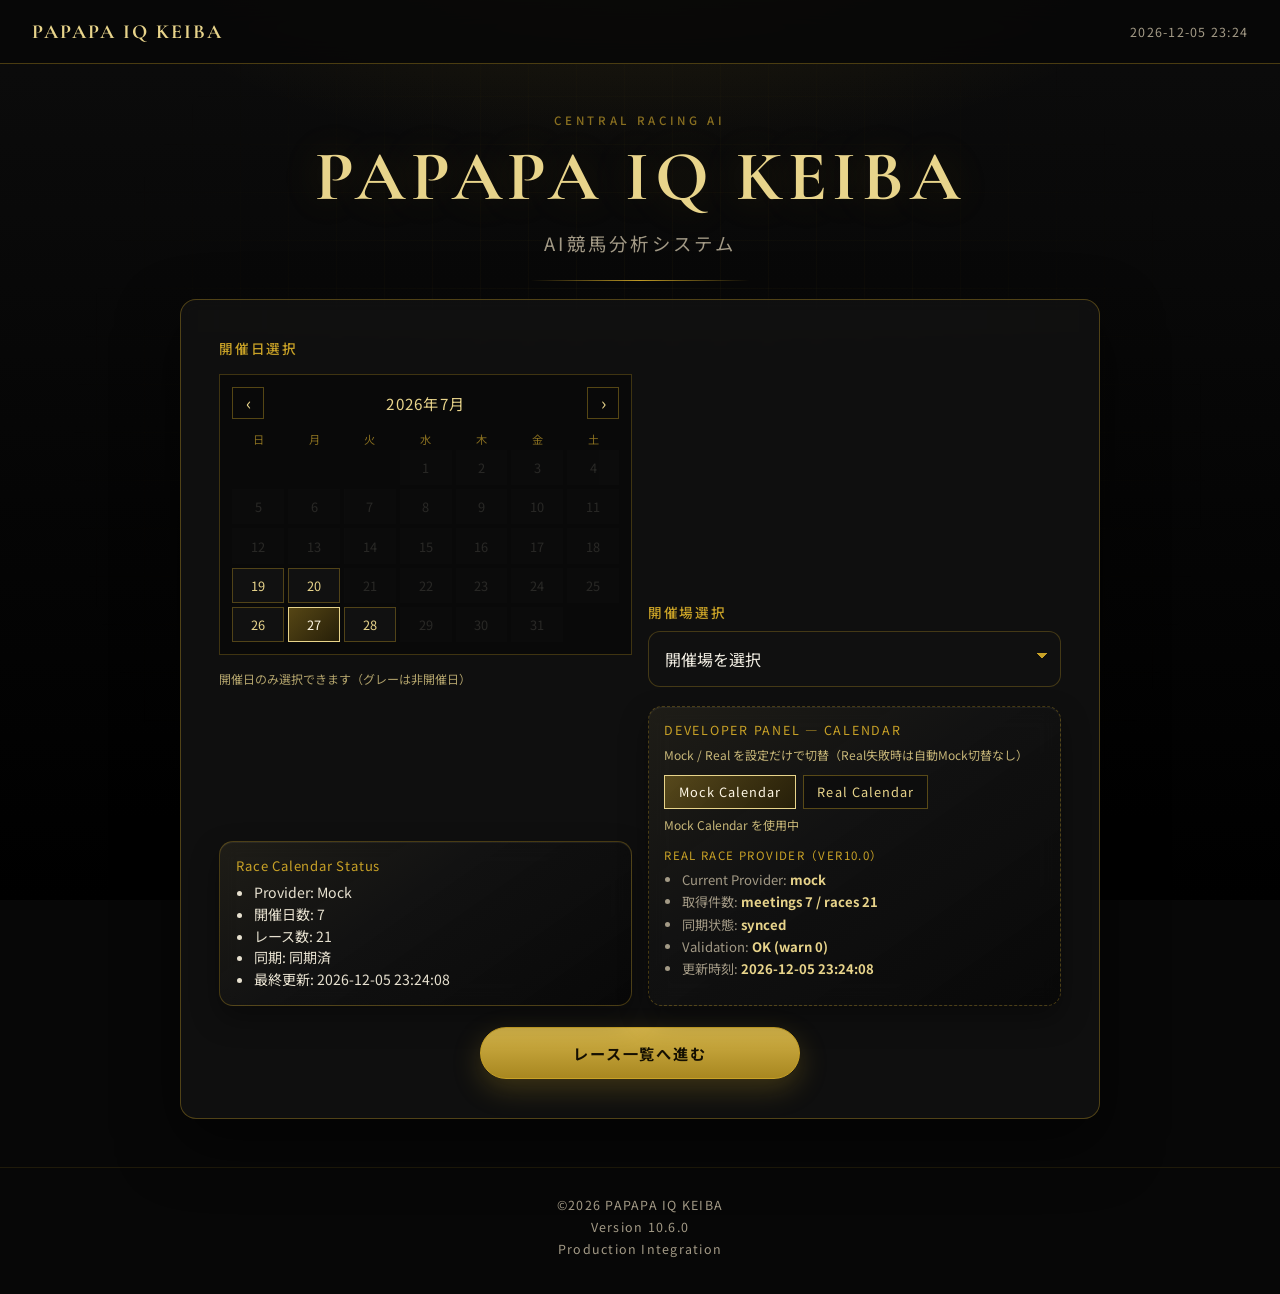
==== commit 7023fb44: "10" ====
--- a/index.html
+++ b/index.html
@@ -109,8 +109,8 @@
 
   <footer class="site-footer">
     <p>©2026 PAPAPA IQ KEIBA</p>
-    <p>Version 10.5.0</p>
-    <p>Real Social</p>
+    <p>Version 10.6.0</p>
+    <p>Production Integration</p>
   </footer>
 
   <button type="button" class="scroll-top" id="scroll-top" aria-label="ページ上部へ">↑</button>
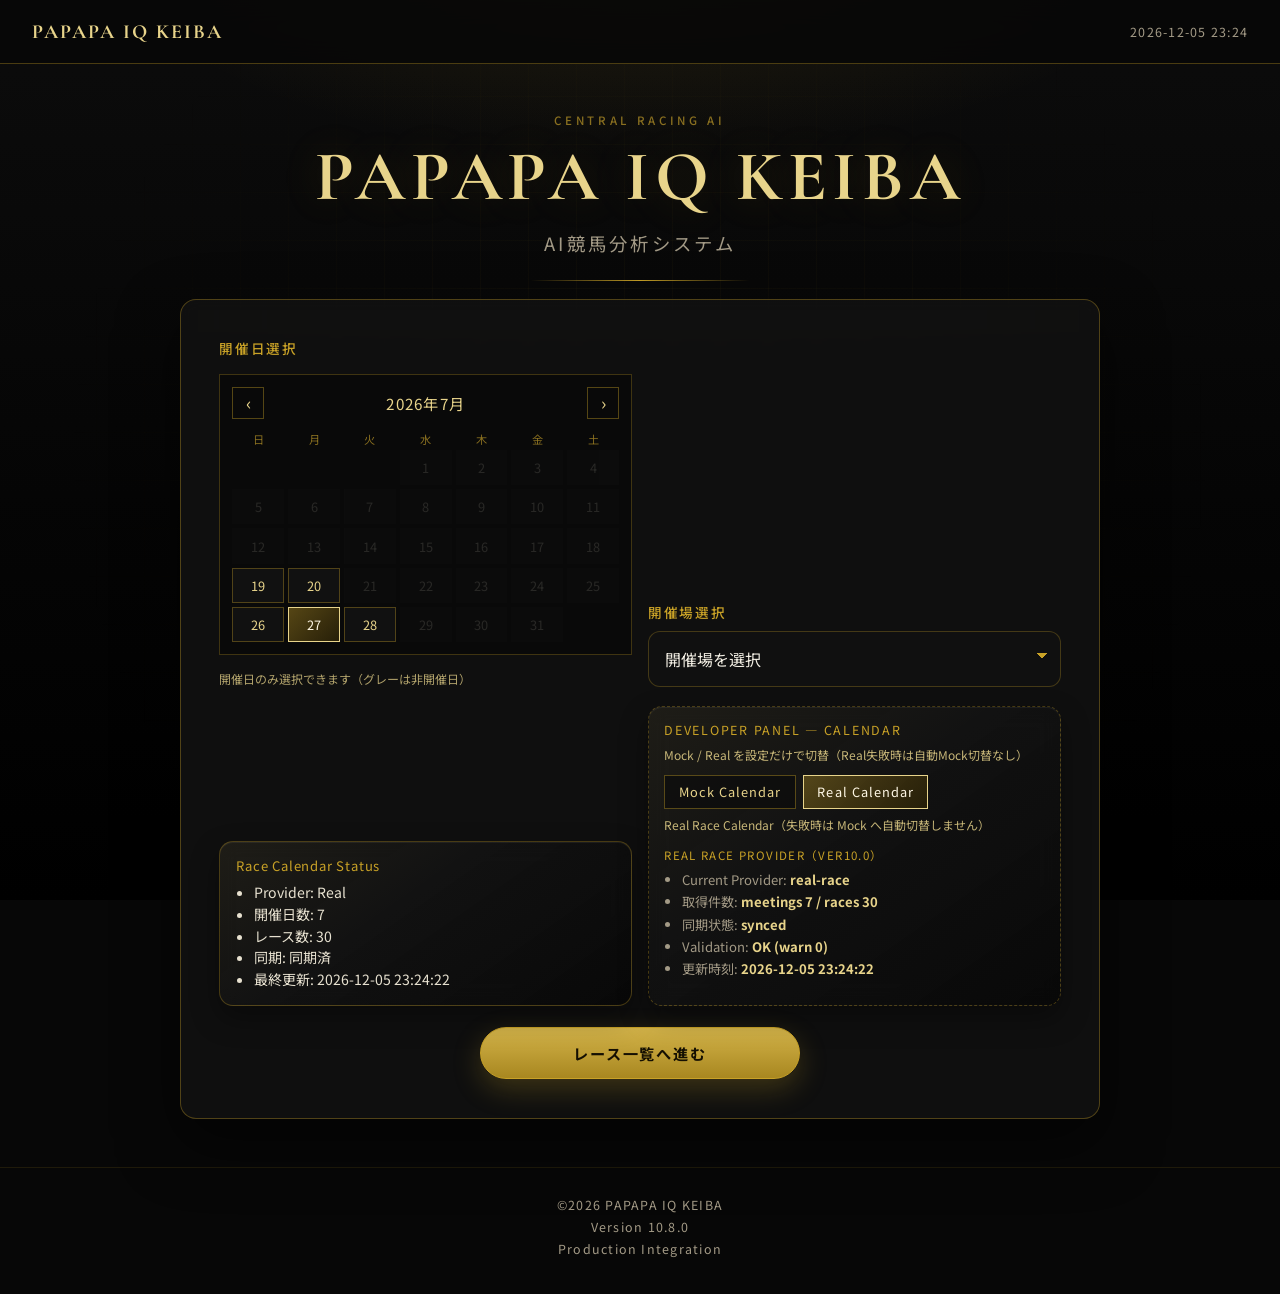
==== commit e7d4ef7f: "1" ====
--- a/index.html
+++ b/index.html
@@ -109,7 +109,7 @@
 
   <footer class="site-footer">
     <p>©2026 PAPAPA IQ KEIBA</p>
-    <p>Version 10.6.0</p>
+    <p>Version 10.8.0</p>
     <p>Production Integration</p>
   </footer>
 
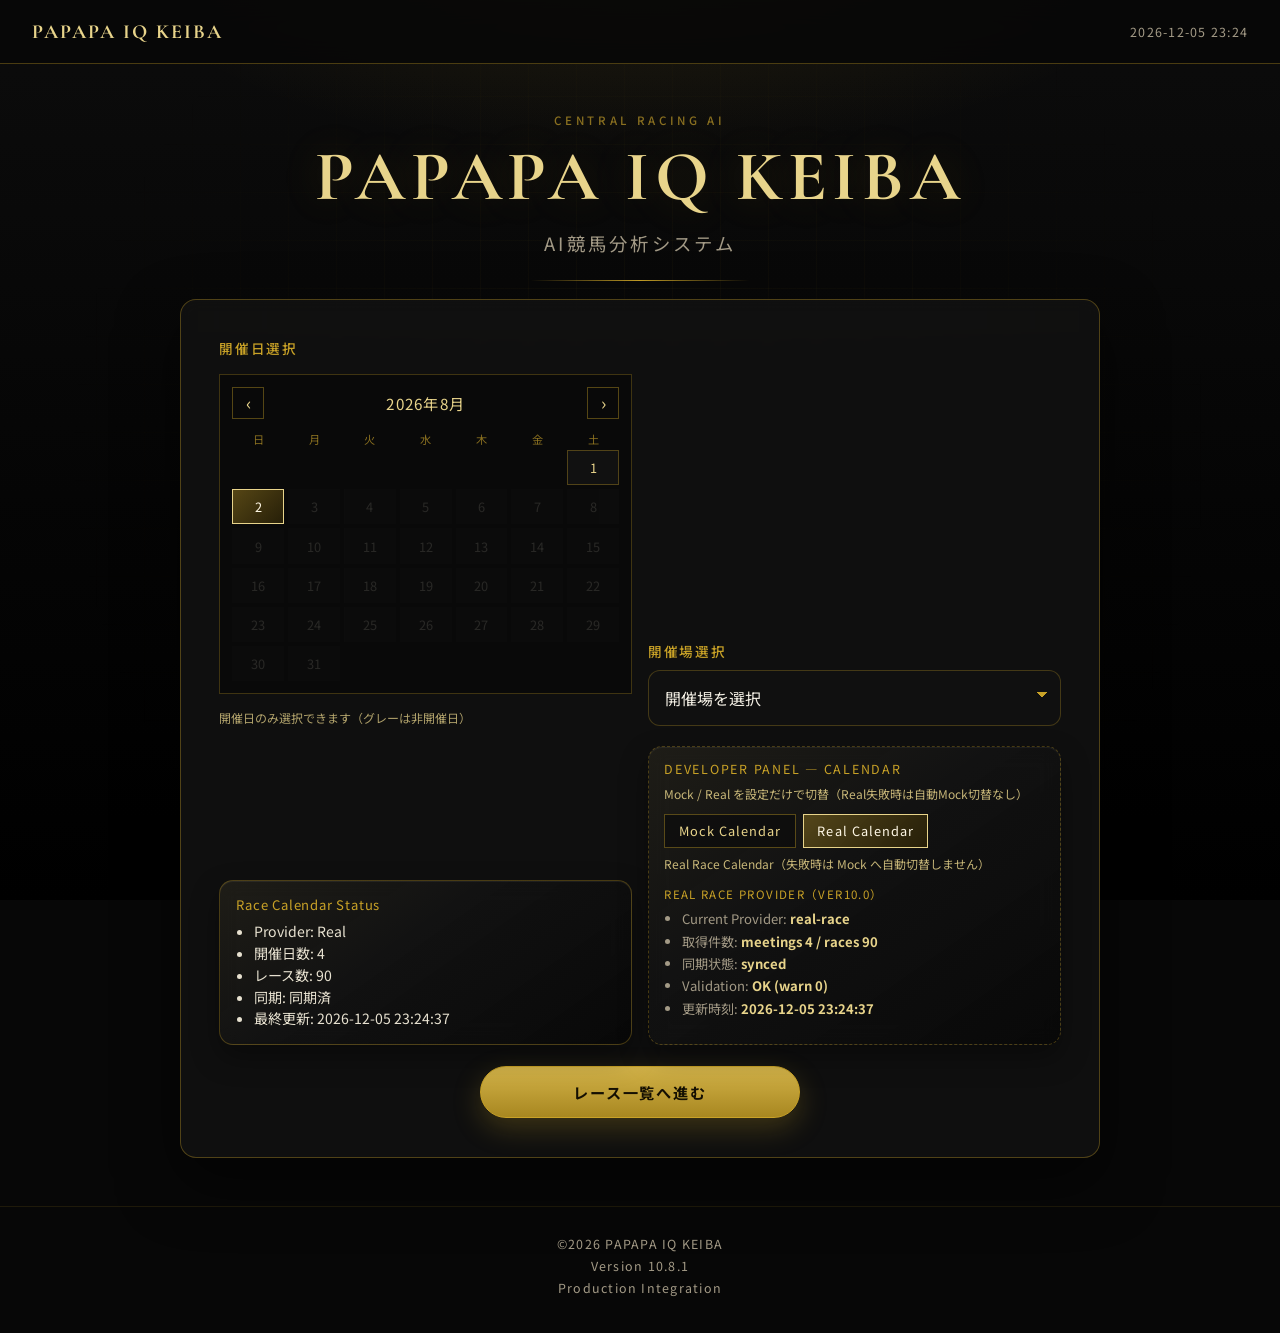
==== commit 48705620: "1" ====
--- a/index.html
+++ b/index.html
@@ -109,7 +109,7 @@
 
   <footer class="site-footer">
     <p>©2026 PAPAPA IQ KEIBA</p>
-    <p>Version 10.8.0</p>
+    <p>Version 10.8.1</p>
     <p>Production Integration</p>
   </footer>
 
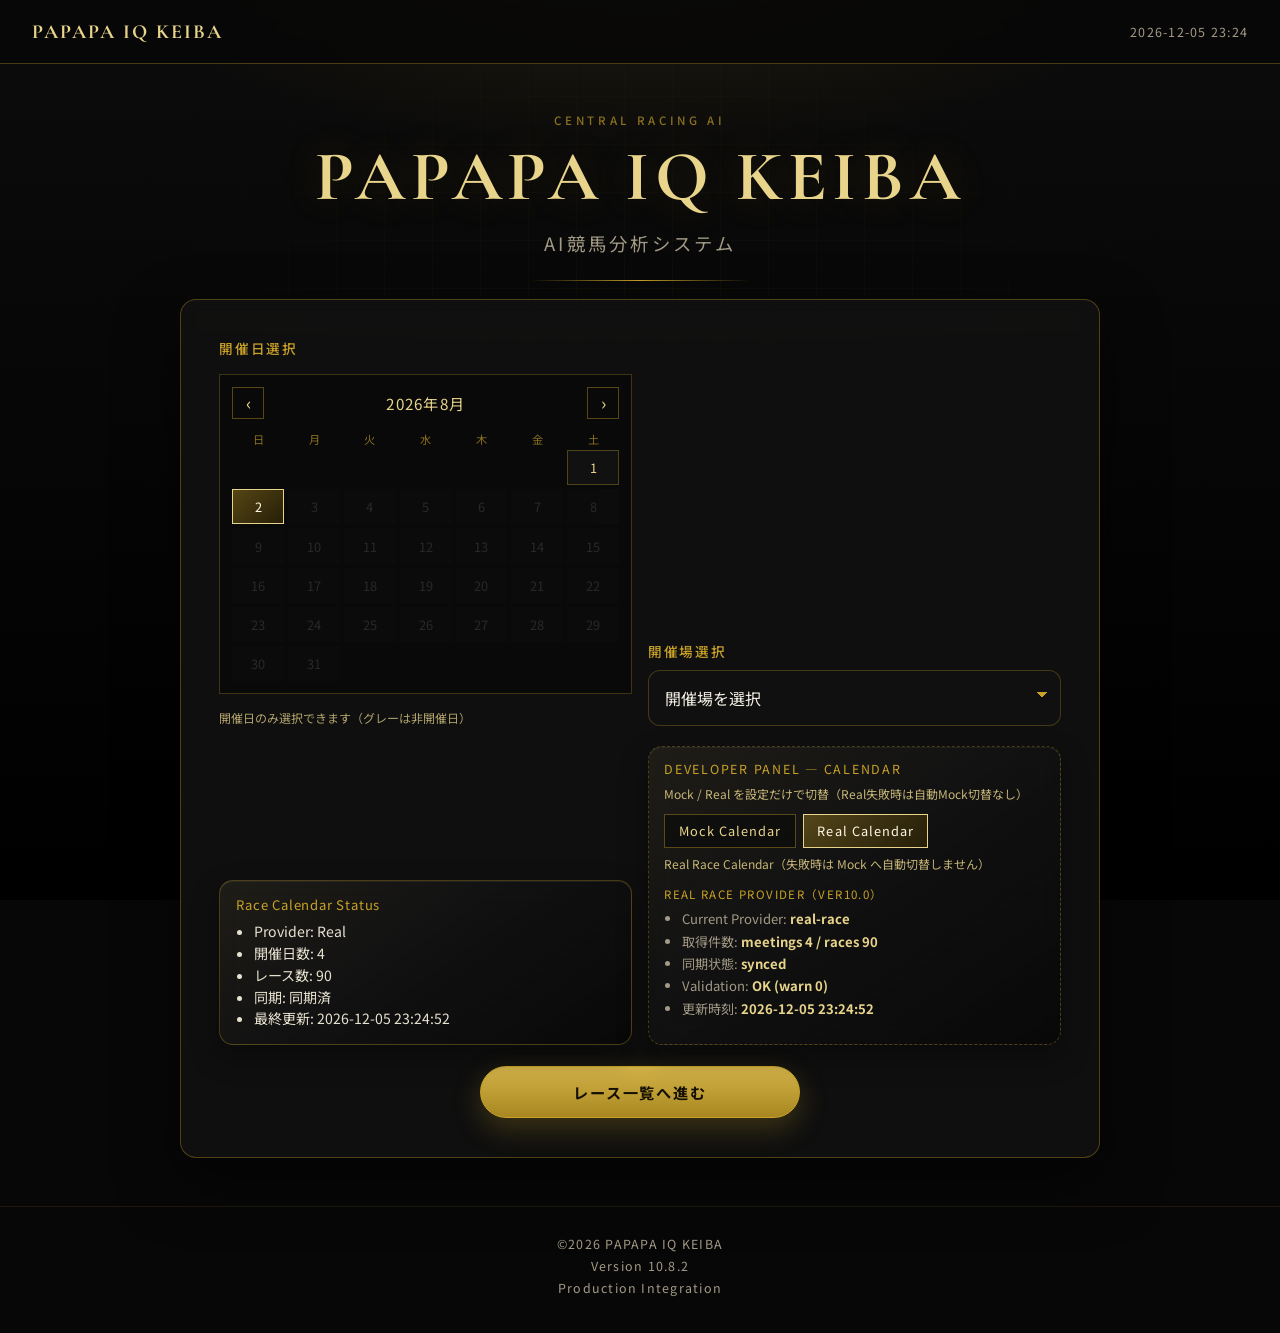
==== commit f49db20b: "1" ====
--- a/index.html
+++ b/index.html
@@ -109,7 +109,7 @@
 
   <footer class="site-footer">
     <p>©2026 PAPAPA IQ KEIBA</p>
-    <p>Version 10.8.1</p>
+    <p>Version 10.8.2</p>
     <p>Production Integration</p>
   </footer>
 
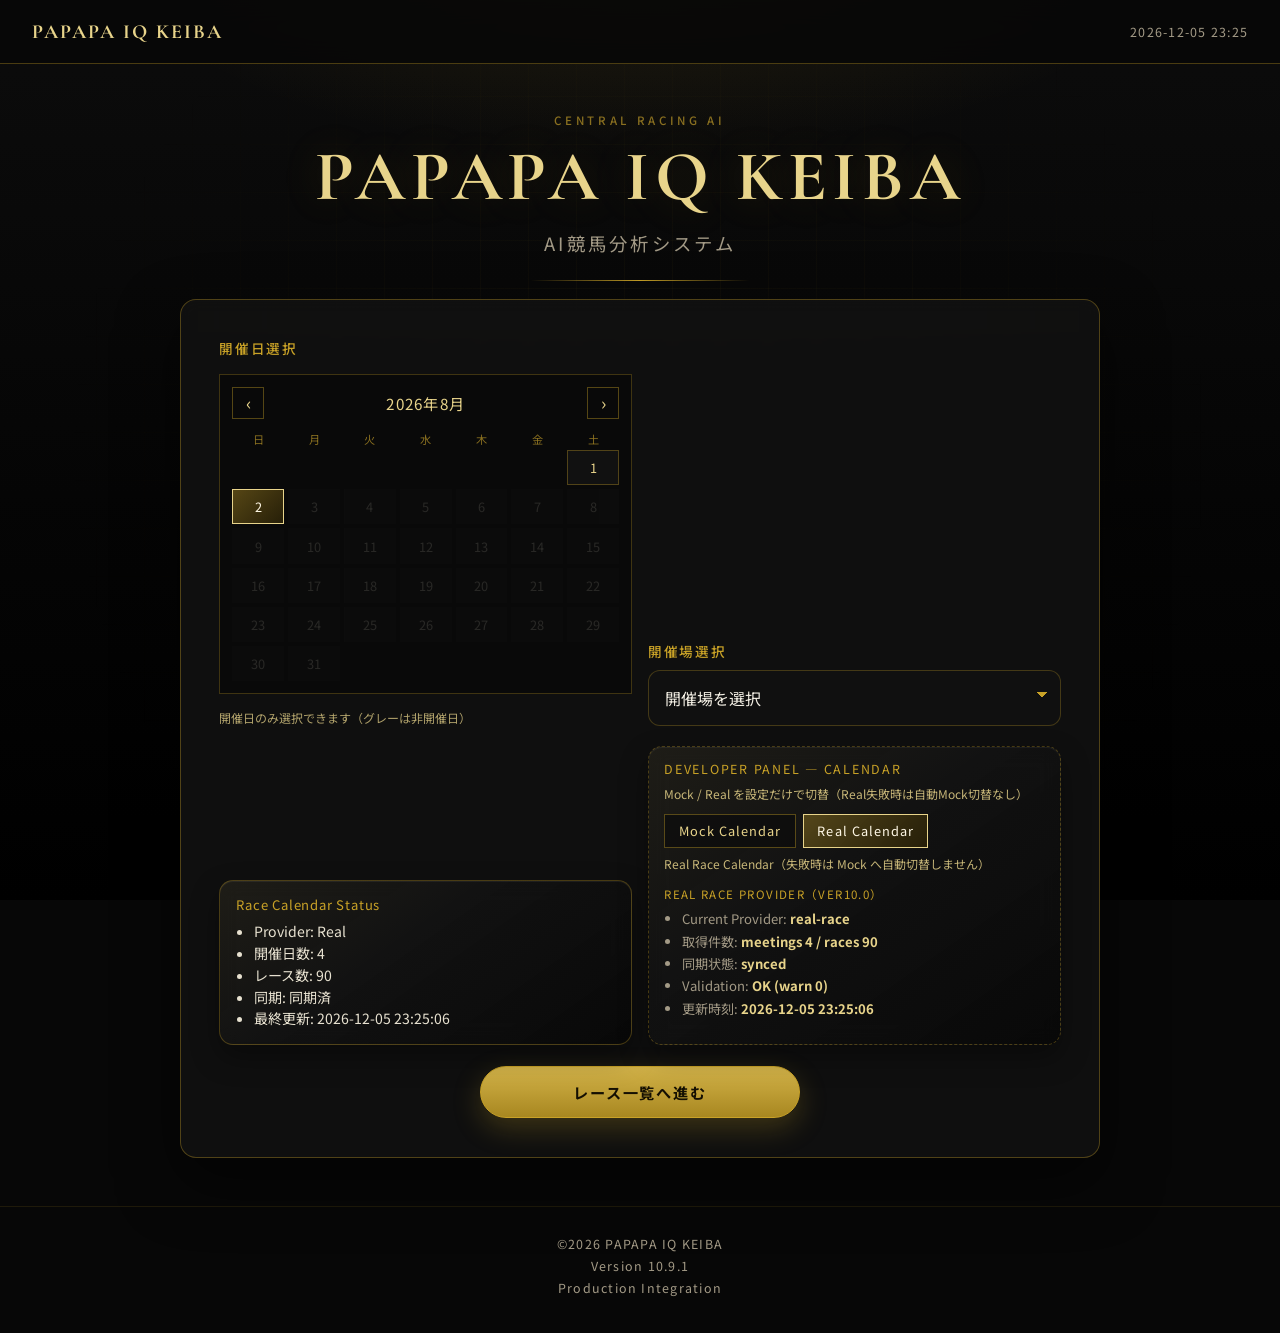
==== commit dc065701: "1" ====
--- a/index.html
+++ b/index.html
@@ -109,7 +109,7 @@
 
   <footer class="site-footer">
     <p>©2026 PAPAPA IQ KEIBA</p>
-    <p>Version 10.8.2</p>
+    <p>Version 10.9.1</p>
     <p>Production Integration</p>
   </footer>
 
--- a/style.css
+++ b/style.css
@@ -5975,3 +5975,28 @@
   font-size: 0.84rem;
   color: var(--text-primary, #f2f2f2);
 }
+
+/* ==========================================================================
+   Ver10.9.1 Past Race Report
+   ========================================================================== */
+
+.past-result-table tr.is-winner td {
+  color: var(--gold, #d4af37);
+  font-weight: 600;
+}
+
+.past-result-table tr.is-ai-pick td:nth-child(6) {
+  color: var(--gold, #d4af37);
+}
+
+.v55-dash-card.is-miss {
+  border-color: rgba(200, 80, 80, 0.45);
+}
+
+.v55-dash-card.is-hit {
+  border-color: rgba(80, 180, 120, 0.4);
+}
+
+.page--past-race .paper-section {
+  margin-top: 1.25rem;
+}
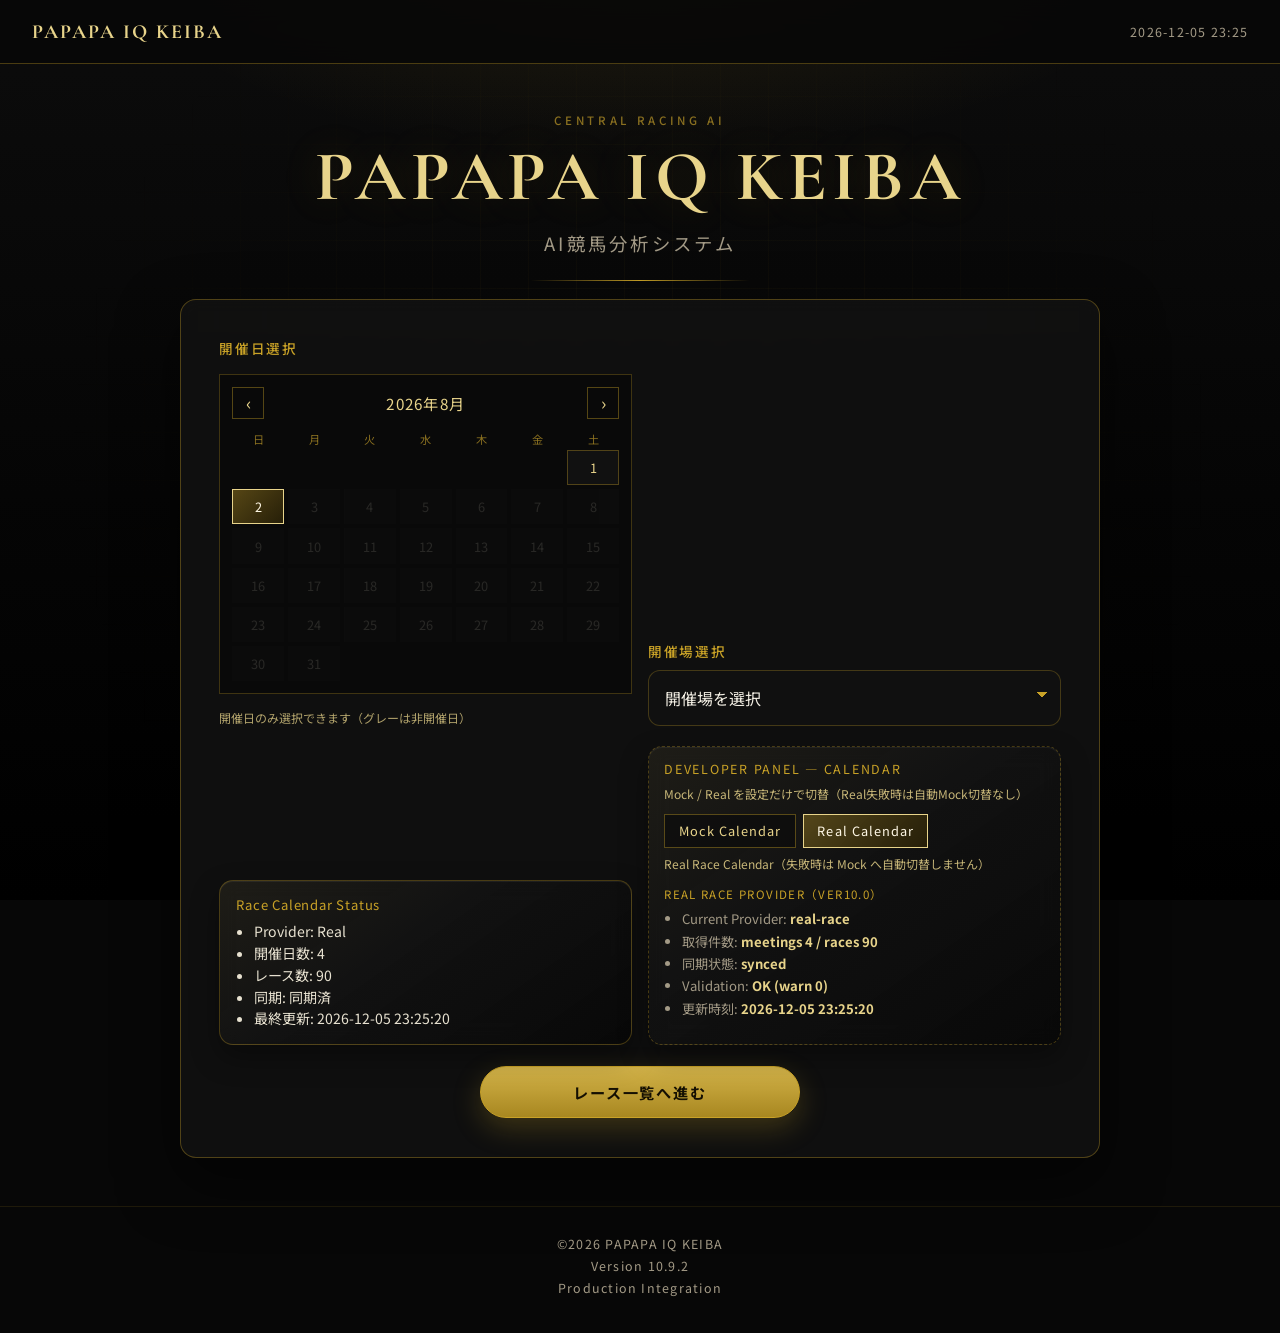
==== commit 89db04f0: "1" ====
--- a/index.html
+++ b/index.html
@@ -109,7 +109,7 @@
 
   <footer class="site-footer">
     <p>©2026 PAPAPA IQ KEIBA</p>
-    <p>Version 10.9.1</p>
+    <p>Version 10.9.2</p>
     <p>Production Integration</p>
   </footer>
 
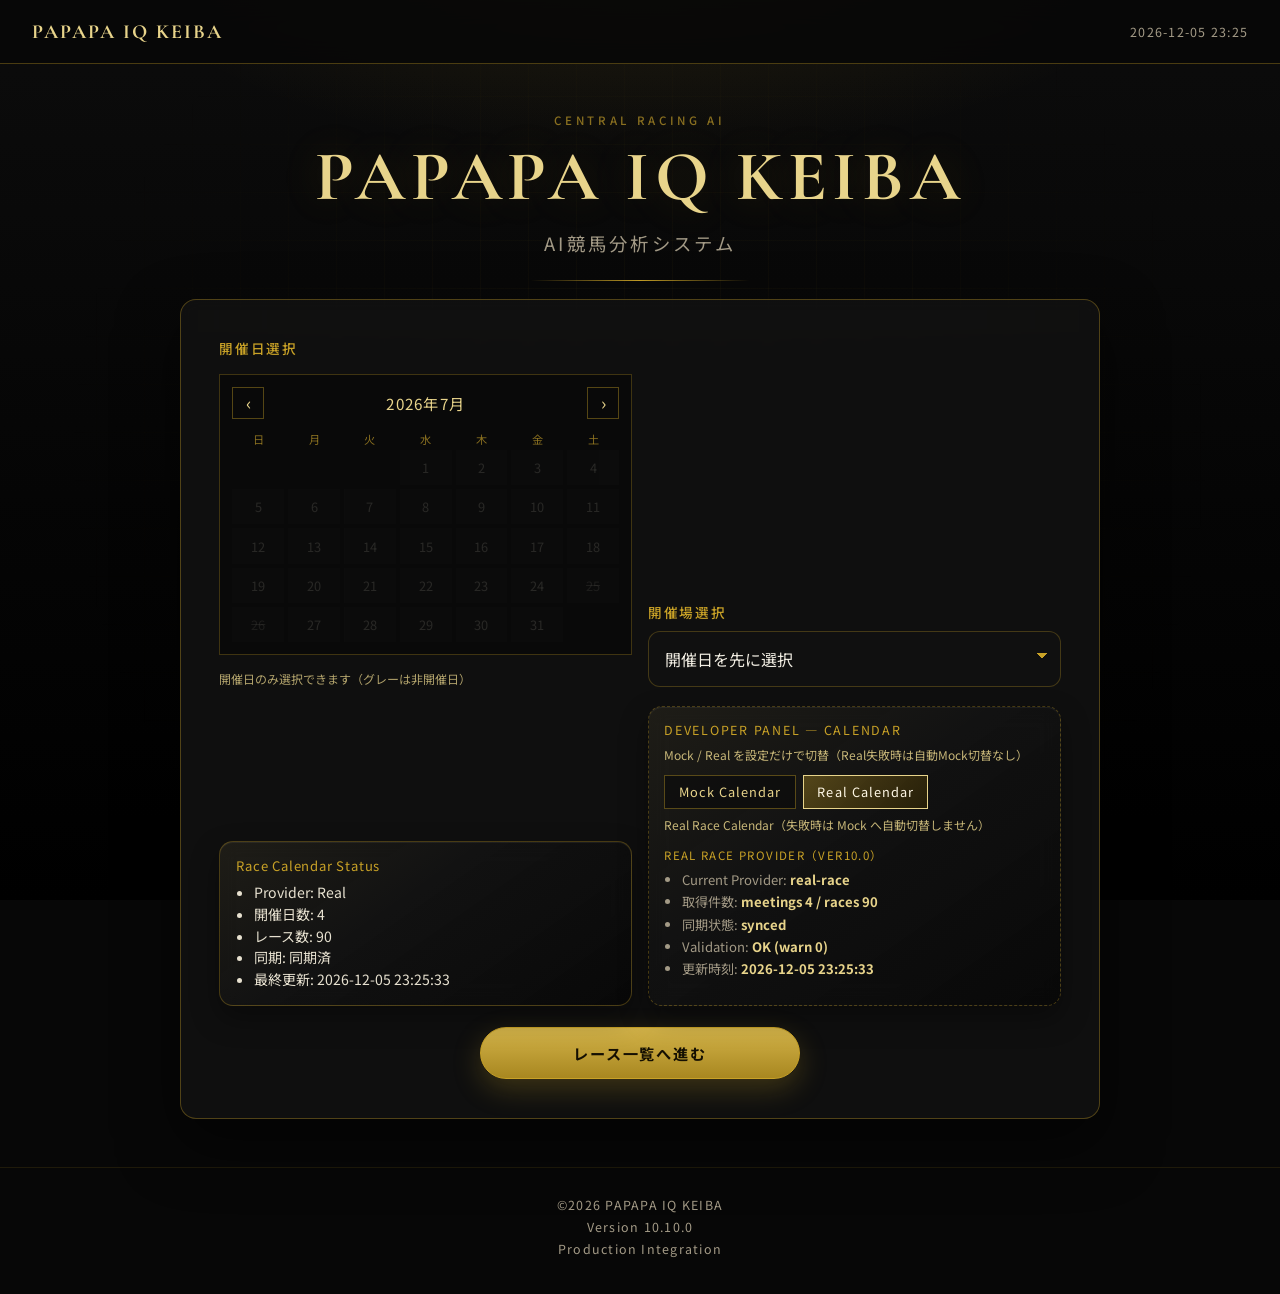
==== commit 7cc91e71: "1" ====
--- a/index.html
+++ b/index.html
@@ -109,7 +109,7 @@
 
   <footer class="site-footer">
     <p>©2026 PAPAPA IQ KEIBA</p>
-    <p>Version 10.9.2</p>
+    <p>Version 10.10.0</p>
     <p>Production Integration</p>
   </footer>
 
--- a/style.css
+++ b/style.css
@@ -5531,6 +5531,12 @@
   cursor: not-allowed;
 }
 
+.v71-cal__day.is-expired {
+  opacity: 0.28;
+  text-decoration: line-through;
+  color: rgba(255, 248, 230, 0.28);
+}
+
 .v71-cal__day.is-meeting {
   color: var(--gold-bright);
   border-color: rgba(201, 162, 39, 0.35);
